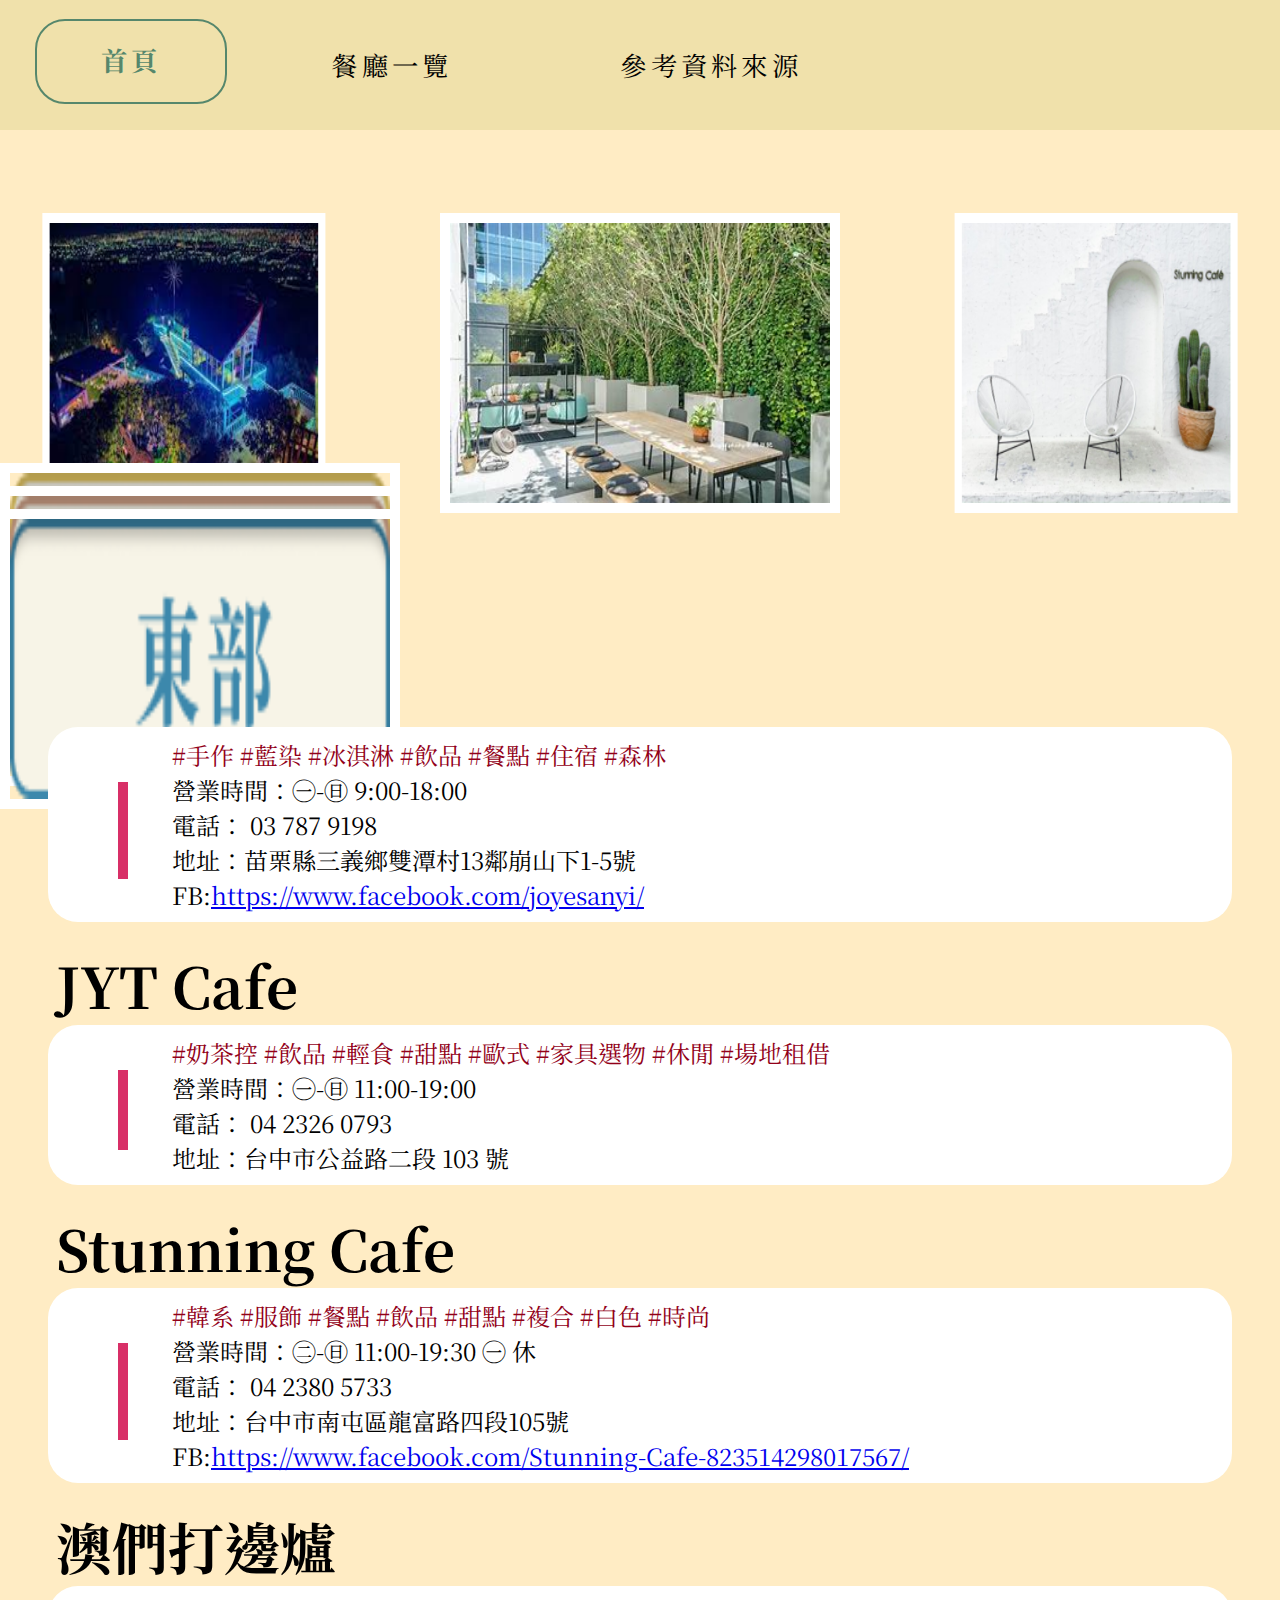
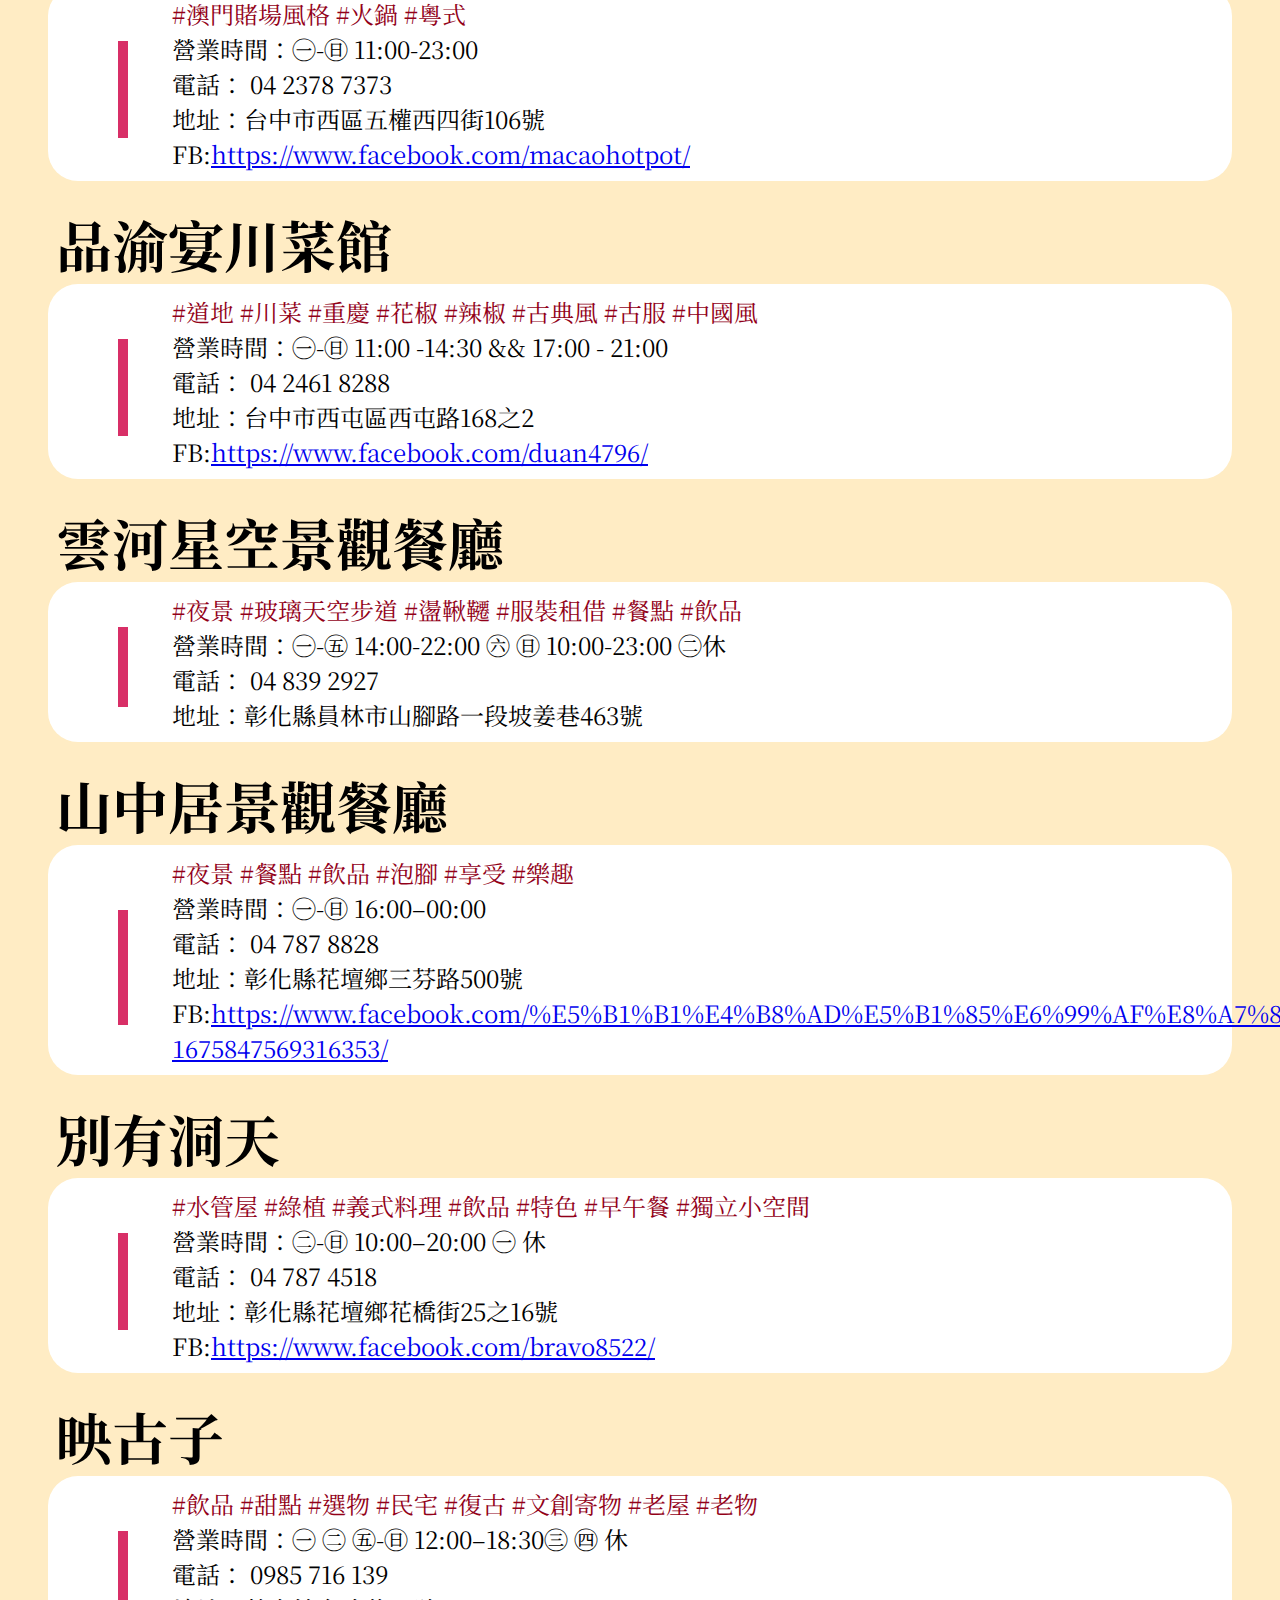
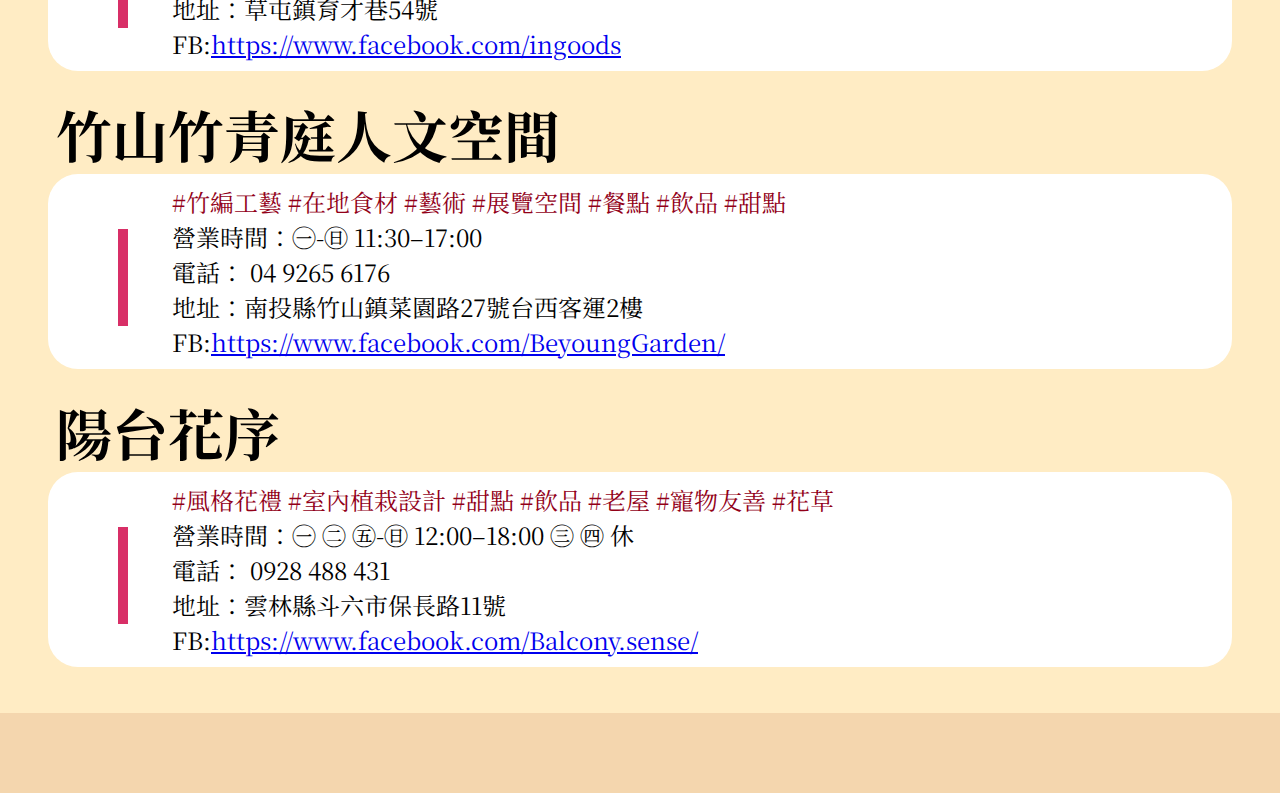
==== 中部餐廳.html @ dc600a40 "update中部餐廳.html" ====
<!DOCTYPE html>
<html lang="en">
<head>
    <meta charset="UTF-8">
    <meta http-equiv="X-UA-Compatible" content="IE=edge">
    <meta name="viewport" content="width=device-width, initial-scale=1.0">
    <title>中部餐廳一覽</title>
    <link rel="stylesheet" href="./page2.css" />
    <link rel="stylesheet" href="./box.css">
    <link rel="stylesheet" href="./css.css">
    <link href="https://fonts.googleapis.com/css2?family=Noto+Serif+TC:wght@200&display=swap" rel="stylesheet">
    <style>
      body {
        background-color: rgb(255, 236, 196);
      }
    </style>
</head>
<body>
    <header>
        <nav>
      <div style="overflow: hidden">
        <ul>
          <li><div class="shape-ex1"><a href="./index.html">首頁</a></div></li>
          <li><div class="shape-ex2"><a href="./餐廳.html">餐廳一覽</a></div</li>
          <li><div class="shape-ex2"><a href="./參考資料來源.html">參考資料來源</a></div></li>
        </ul>
      </div>
      </nav>
   </header>
  
     <center> 
        <br>
        <h1>中部特色餐廳</h1>
        <br>
        <div class="box"></div> 
      </center>
      <div class="a block bor">
        <img src="./中部/中部-JYT Cafe1.png" />
        <img src="./中部/中部-Stunning Cafe1.png" />
        <img src="./中部/中部-卓也小屋1.png" />
        <img src="./中部/中部-山中居觀景台1.png" />
        <img src="./中部/中部-映古子1.png" />
        <img src="./中部/中部-澳們打邊爐1.png" />
        <img src="./中部/中部-陽台花序1.png" />
        <img src="./中部/中部-雲河星空觀景餐廳1.png" />
      </div>
      <ul id=menu>
        <li><a href="./北部餐廳.html"><img id="n" src="./一覽/北部一覽按鈕.png" alt=""></a>
        <li><a href="./南部餐廳.html"><img id="s" src="./一覽/南部一覽按鈕.png" alt=""></a>
        <li><a href="./東部餐廳.html"><img id="e" src="./一覽/東部一覽按鈕.png" alt=""></a>
        </ul>
      <br><br>
      <br><br><br>
      <h1 class="fz">卓也小屋</h1>
      <div class="side">
      <div class="mbg left">  
        <div class="pd">
        <div class="text">
      <p class="mht">#手作 #藍染 #冰淇淋 #飲品 #餐點 #住宿 #森林
        </p>
        <p>營業時間：㊀-㊐ 9:00-18:00</p>
        <p>電話： 03 787 9198</p>
        <p>地址：苗栗縣三義鄉雙潭村13鄰崩山下1-5號</p>
        <p>FB:<a href="https://www.facebook.com/joyesanyi/">https://www.facebook.com/joyesanyi/</a></p>
       </div>
      </div>
      </div> 
     </div>
     <br>
     <h1 class="fz">JYT Cafe</h1>
     <div class="side">
     <div class="mbg left">  
       <div class="pd">
       <div class="text">
     <p class="mht">#奶茶控 #飲品 #輕食 #甜點 #歐式 #家具選物 #休閒 #場地租借
       </p>
       <p>營業時間：㊀-㊐ 11:00-19:00</p>
       <p>電話： 04 2326 0793</p>
       <p>地址：台中市公益路二段 103 號</p>
      </div>
     </div>
     </div> 
    </div>
    <br>
      <h1 class="fz">Stunning Cafe</h1>
      <div class="side">
      <div class="mbg left">  
        <div class="pd">
        <div class="text">
      <p class="mht">#韓系 #服飾 #餐點 #飲品 #甜點 #複合 #白色 #時尚
        </p>
        <p>營業時間：㊁-㊐ 11:00-19:30 ㊀ 休</p>
        <p>電話： 04 2380 5733</p>
        <p>地址：台中市南屯區龍富路四段105號</p>
        <p>FB:<a href="https://www.facebook.com/Stunning-Cafe-823514298017567/">https://www.facebook.com/Stunning-Cafe-823514298017567/</a></p>
       </div>
      </div>
      </div> 
     </div>
     <br>
      <h1 class="fz">澳們打邊爐</h1>
      <div class="side">
      <div class="mbg left">  
        <div class="pd">
        <div class="text">
      <p class="mht">#澳門賭場風格 #火鍋 #粵式
        </p>
        <p>營業時間：㊀-㊐ 11:00-23:00</p>
        <p>電話： 04 2378 7373</p>
        <p>地址：台中市西區五權西四街106號</p>
        <p>FB:<a href="https://www.facebook.com/macaohotpot/">https://www.facebook.com/macaohotpot/</a></p>
       </div>
      </div>
      </div> 
     </div>
     <br>
      <h1 class="fz">品渝宴川菜館</h1>
      <div class="side">
      <div class="mbg left">  
        <div class="pd">
        <div class="text">
      <p class="mht">#道地 #川菜 #重慶 #花椒 #辣椒 #古典風 #古服 #中國風
        </p>
        <p>營業時間：㊀-㊐ 11:00 -14:30 && 17:00 - 21:00</p>
        <p>電話： 04 2461 8288</p>
        <p>地址：台中市西屯區西屯路168之2</p>
        <p>FB:<a href="https://www.facebook.com/duan4796/">https://www.facebook.com/duan4796/</a></p>
       </div>
      </div>
      </div> 
     </div>
     <br>
      <h1 class="fz">雲河星空景觀餐廳</h1>
      <div class="side">
      <div class="mbg left">  
        <div class="pd">
        <div class="text">
      <p class="mht">#夜景 #玻璃天空步道 #盪鞦韆 #服裝租借 #餐點 #飲品
        </p>
        <p>營業時間：㊀-㊄ 14:00-22:00 ㊅ ㊐ 10:00-23:00 ㊁休</p>
        <p>電話： 04 839 2927</p>
        <p>地址：彰化縣員林市山腳路一段坡姜巷463號</p>
        
       </div>
      </div>
      </div> 
     </div>
     <br>
      <h1 class="fz">山中居景觀餐廳</h1>
      <div class="side">
      <div class="mbg left">  
        <div class="pd">
        <div class="text">
      <p class="mht">#夜景 #餐點 #飲品 #泡腳 #享受 #樂趣
        </p>
        <p>營業時間：㊀-㊐  16:00–00:00</p>
        <p>電話： 04 787 8828</p>
        <p>地址：彰化縣花壇鄉三芬路500號</p>
        <p>FB:<a href="https://www.facebook.com/%E5%B1%B1%E4%B8%AD%E5%B1%85%E6%99%AF%E8%A7%80%E9%A4%90%E5%BB%B3-1675847569316353/">https://www.facebook.com/%E5%B1%B1%E4%B8%AD%E5%B1%85%E6%99%AF%E8%A7%80%E9%A4%90%E5%BB%B3-1675847569316353/</a></p>
       </div>
      </div>
      </div> 
     </div>
     <br>
     <h1 class="fz">別有洞天</h1>
     <div class="side">
     <div class="mbg left">  
       <div class="pd">
       <div class="text">
     <p class="mht">#水管屋 #綠植 #義式料理 #飲品 #特色 #早午餐 #獨立小空間
       </p>
       <p>營業時間：㊁-㊐ 10:00–20:00 ㊀ 休</p>
       <p>電話：  04 787 4518</p>
       <p>地址：彰化縣花壇鄉花橋街25之16號</p>
       <p>FB:<a href="https://www.facebook.com/bravo8522/">https://www.facebook.com/bravo8522/</a></p>
      </div>
     </div>
     </div> 
    </div>
    <br>
     <h1 class="fz">映古子</h1>
     <div class="side">
     <div class="mbg left">  
       <div class="pd">
       <div class="text">
     <p class="mht">#飲品 #甜點 #選物 #民宅 #復古 #文創寄物 #老屋 #老物
       </p>
       <p>營業時間：㊀ ㊁ ㊄-㊐ 12:00–18:30㊂ ㊃ 休</p>
       <p>電話：  0985 716 139</p>
       <p>地址：草屯鎮育才巷54號</p>
       <p>FB:<a href="https://www.facebook.com/ingoods">https://www.facebook.com/ingoods</a></p>
      </div>
     </div>
     </div> 
    </div>
    <br>
     <h1 class="fz">竹山竹青庭人文空間</h1>
     <div class="side">
     <div class="mbg left">  
       <div class="pd">
       <div class="text">
     <p class="mht">#竹編工藝 #在地食材 #藝術 #展覽空間 #餐點 #飲品 #甜點
       </p>
       <p>營業時間：㊀-㊐ 11:30–17:00</p>
       <p>電話：  04 9265 6176</p>
       <p>地址：南投縣竹山鎮菜園路27號台西客運2樓</p>
       <p>FB:<a href="https://www.facebook.com/BeyoungGarden/">https://www.facebook.com/BeyoungGarden/</a></p>
      </div>
     </div>
     </div> 
    </div>
    <br>
     <h1 class="fz">陽台花序</h1>
     <div class="side">
     <div class="mbg left">  
       <div class="pd">
       <div class="text">
     <p class="mht">#風格花禮 #室內植栽設計 #甜點 #飲品 #老屋 #寵物友善 #花草
       </p>
       <p>營業時間：㊀ ㊁ ㊄-㊐ 12:00–18:00 ㊂ ㊃ 休</p>
       <p>電話：  0928 488 431</p>
       <p>地址：雲林縣斗六市保長路11號</p>
       <p>FB:<a href="https://www.facebook.com/Balcony.sense/">https://www.facebook.com/Balcony.sense/</a></p>
      </div>
     </div>
     </div> 
    </div>
    <br><br>
    <div class="footer">
      <table style="align-items: center;">
				<tbody>
          <tr>
				<!-- <td><img src="./一覽/中部一覽按鈕.png"></td>
				<td><img src="./一覽/南部一覽按鈕.png"></td>
			 	<td><img src="./一覽/東部一覽按鈕.png"></td> -->
			 	</tr>
				</tbody>
      </table>
     </div>
</body>
</html>
---- page2.css ----
/* @media only screen and (max-width: 768px)  */
* {
  padding: 0;
  margin: 0;
  box-sizing: border-box;
  font-family: "Noto Serif TC", serif;
}

nav {
  position: fixed;
  z-index: 999;
  width: 100%;
  padding: 19px;
  top: 0;
  left: 0;
  background-color: #f0e1ab;
}
nav ul {
  display: flex;
  padding-left: 1rem;
  list-style-type: none;
  font-size: 0.7cm;
  font-weight: bold;
  float: left;
}
nav ul li {
    display: inline-block;
    padding-right: 40px;
    position: relative;
    overflow: hidden;
}
nav ul li a {
  color: inherit;
  text-decoration: none;
  padding: 1.7rem 4rem;
  background: transparent; 
}

.shape-ex2 {
  width: 100%;;
  height: 100%;
  display: flex;
  color: #000000;
  
  font-family: Noto Serif SC;
  font-style: normal;
  font-weight: normal;
  letter-spacing: 0.16em;
  color: #000000;
}
.shape-ex2 :after {
  content: "";
  width: 0%;
  position: absolute;
  bottom: 0;
  left: 0;
  transition: all 0.3s linear;
  border: 0px solid #56876c;
  transform: rotate(180deg);
}
.shape-ex2 :hover::after {
  width: 80%;
  border: 4px solid #56876c;
  transform: rotate(180deg);
}
.shape-ex1 {
  cursor: pointer;
  line-height: 300%;
  color: #56876c;
  background-color: transparent;
  border: 2px solid #56876c;
  box-sizing: border-box;
  transition: all 0.3s linear;
  display: block;
  transition: all 0.3s linear;
  font-color: #56876c;
  border-radius: 30px;
  font-family: Noto Serif SC;
  font-style: normal;
  font-weight: bold;
  letter-spacing: 0.16em;
}
.shape-ex1:hover {
  background: #56876c;
  border-radius: 30px;
  color: #fff4cf;
}



img {
  position: absolute;
  height: 300px;
  width: 400px;
  border: 10px solid rgb(255, 255, 255);
  /* padding: 10px; */
}
img:nth-child(1) {
  transform: rotateY(0deg) translateZ(645px);
}
img:nth-child(2) {
  transform: rotateY(45deg) translateZ(645px);
}
img:nth-child(3) {
  transform: rotateY(90deg) translateZ(645px);
}
img:nth-child(4) {
  transform: rotateY(135deg) translateZ(645px);
}
img:nth-child(5) {
  transform: rotateY(180deg) translateZ(645px);
}
img:nth-child(6) {
  transform: rotateY(225deg) translateZ(645px);
}
img:nth-child(7) {
  transform: rotateY(270deg) translateZ(645px);
}
img:nth-child(8) {
  transform: rotateY(315deg) translateZ(645px);
}

.a {
  margin: 0 auto;
  margin-top: 120px;
  transform-style: preserve-3d;
  animation: zhuan 60s linear infinite;
  height: 250px;
  width: 400px;
}
@keyframes zhuan {
  0% {
    transform: rotateX(-5deg) rotateY(0);
  }
  100% {
    transform: rotateX(-5deg) rotateY(360deg);
  }
}

.box {
  width: 90%;
  height: 1.3px;
  background-color: black;
}
.block:hover {
  animation-play-state: paused;
}
---- box.css ----
.mht {
  color: rgb(146, 0, 24);
}
.sht {
  color: rgb(253, 122, 0);
}
.nht {
  color: rgb(148, 121, 1);
}
.eht {
  color: rgb(1, 77, 177);
}
.mbg {
  background-color: #ffffff;
  border-radius: 30px;
  padding: 10px;
  position: relative;
  z-index: 0;
  font-size: 1.5rem;
}
.mbg:before {
  z-index: -1;
  height: 50%;
  background-color: rgb(216, 47, 103);
  padding-left: 10px;
  position: absolute;
  display: block;
  bottom: 22%;
  left: 70px;
  content: "";
}
.sbg {
  background-color: #ffffff;
  border-radius: 30px;
  padding: 10px;
  position: relative;
  z-index: 0;
  font-size: 1.5rem;
}
.sbg:before {
  z-index: -1;
  height: 50%;
  background-color: orange;
  padding-left: 10px;
  position: absolute;
  display: block;
  bottom: 22%;
  left: 70px;
  content: "";
}
.nbg {
  background-color: #ffffff;
  border-radius: 30px;
  padding: 10px;
  position: relative;
  z-index: 0;
  font-size: 1.5rem;
}
.nbg:before {
  z-index: -1;
  height: 50%;
  background-color: rgb(192, 147, 0);
  padding-left: 10px;
  position: absolute;
  display: block;
  bottom: 22%;
  left: 70px;
  content: "";
}
.ebg {
  background-color: #ffffff;
  border-radius: 30px;
  padding: 10px;
  position: relative;
  z-index: 0;
  font-size: 1.5rem;
}
.ebg:before {
  z-index: -1;
  height: 50%;
  background-color: rgb(18, 139, 219);
  padding-left: 10px;
  position: absolute;
  display: block;
  bottom: 22%;
  left: 70px;
  content: "";
}
.fz {
  font-size: 3.5rem;
  padding-left: 3.5rem;
}
.text {
  padding-left: 100px;
}

.left {
  padding-left: 1.5rem;
}
.side {
  padding-left: 3rem;
  padding-right: 3rem;
}
.ptsz {
  width: 100px;
  height: 100px;
}
.fr {
  float: right;
  /* margin-right: 1750px; */
  margin: 5px;
}

.footer{
  width: 100%;
  height: 80px;
  background-color: rgba(158, 51, 12, 0.116);
}
---- css.css ----
/* @media only screen and (max-width: 375px) */
* {
  padding: 0;
  margin: 0;
  box-sizing: border-box;
  font-family: "Noto Serif TC", serif;
}

nav {
  position: fixed;
  z-index: 999;
  width: 100%;
  padding: 19px;
  top: 0;
  left: 0;
  background-color: #f0e1ab;
}
nav ul {
  display: flex;
  padding-left: 1rem;
  list-style-type: none;
  font-size: 0.7cm;
  font-weight: bold;
  float: left;
}
nav ul li {
    display: inline-block;
    padding-right: 40px;
    position: relative;
    overflow: hidden;
}
nav ul li a {
  color: inherit;
  text-decoration: none;
  padding: 1.7rem 4rem;
  background: transparent; 
}

.shape{
  font-family: Noto Serif SC;
  max-width:auto;
  vertical-align: middle;
  position: relative;
  display: inline-block;
  position: relative;
  height: 25px;
  line-height: 25px;
  overflow: hidden;
  font-style: normal;
  font-weight: normal;
  letter-spacing: 0.16em;
  align-items: center;
  text-align: center;
  
}
.shape-ex2 {
  width: 100%;;
  height: 100%;
  display: flex;
  color: #000000;
  font-family: Noto Serif SC;
  font-style: normal;
  font-weight: normal;
  letter-spacing: 0.16em;
  color: #000000;
}
.shape-ex2 :after {
  content: "";
  width: 0%;
  position: absolute;
  bottom: 0;
  left: 0;
  transition: all 0.3s linear;
  border: 0px solid #56876c;
  transform: rotate(180deg);
}
.shape-ex2 :hover::after {
  width: 80%;
  border: 4px solid #56876c;
  transform: rotate(180deg);
}
.shape-ex1 {
  cursor: pointer;
  line-height: 300%;
  color: #56876c;
  background-color: transparent;
  border: 2px solid #56876c;
  box-sizing: border-box;
  transition: all 0.3s linear;
  display: block;
  transition: all 0.3s linear;
  font-color: #56876c;
  border-radius: 30px;
  font-family: Noto Serif SC;
  font-style: normal;
  font-weight: bold;
  letter-spacing: 0.16em;
}
.shape-ex1:hover {
  background: #56876c;
  border-radius: 30px;
  color: #fff4cf;
}




label {
  width: 20px;
  height: 80px;
  background-color: #d1d1d1;
  color: #686666;
  position: absolute;
  /* // 絕對定位在 sideMenu 上 */
  right: -20px;
  top: 0;
  /* //絕對定位垂直置中的技巧 */
  bottom: 0;
  /* //絕對定位垂直置中的技巧 */
  margin: auto;
  line-height: 80px;
  text-align: center;
  border-radius: 0 5px 5px 0;
  box-shadow: 5px 0 5px rgba(23, 23, 54, 0.6);
}
#sideMenu-active:checked .sideMenu label .fas {
  transform: translateX(0);

  transform: scaleX(-1);
}

#sideMenu-active {
  position: absolute;
  opacity: 0;
  z-index: -1;
}
.sideMenu {
  width: 300px;
  height: 100%;
  background-color: #ff7575;
  border-right: 3px solid #d1d1d1;
  display: flex;
  flex-direction: column;
  /* //主軸 */
  padding: 50px 0;
  box-shadow: 5px 0 5px rgba(23, 23, 54, 0.6);
  position: relative;
  transform: translateX(-100%);
  transition: 0.5s;
}
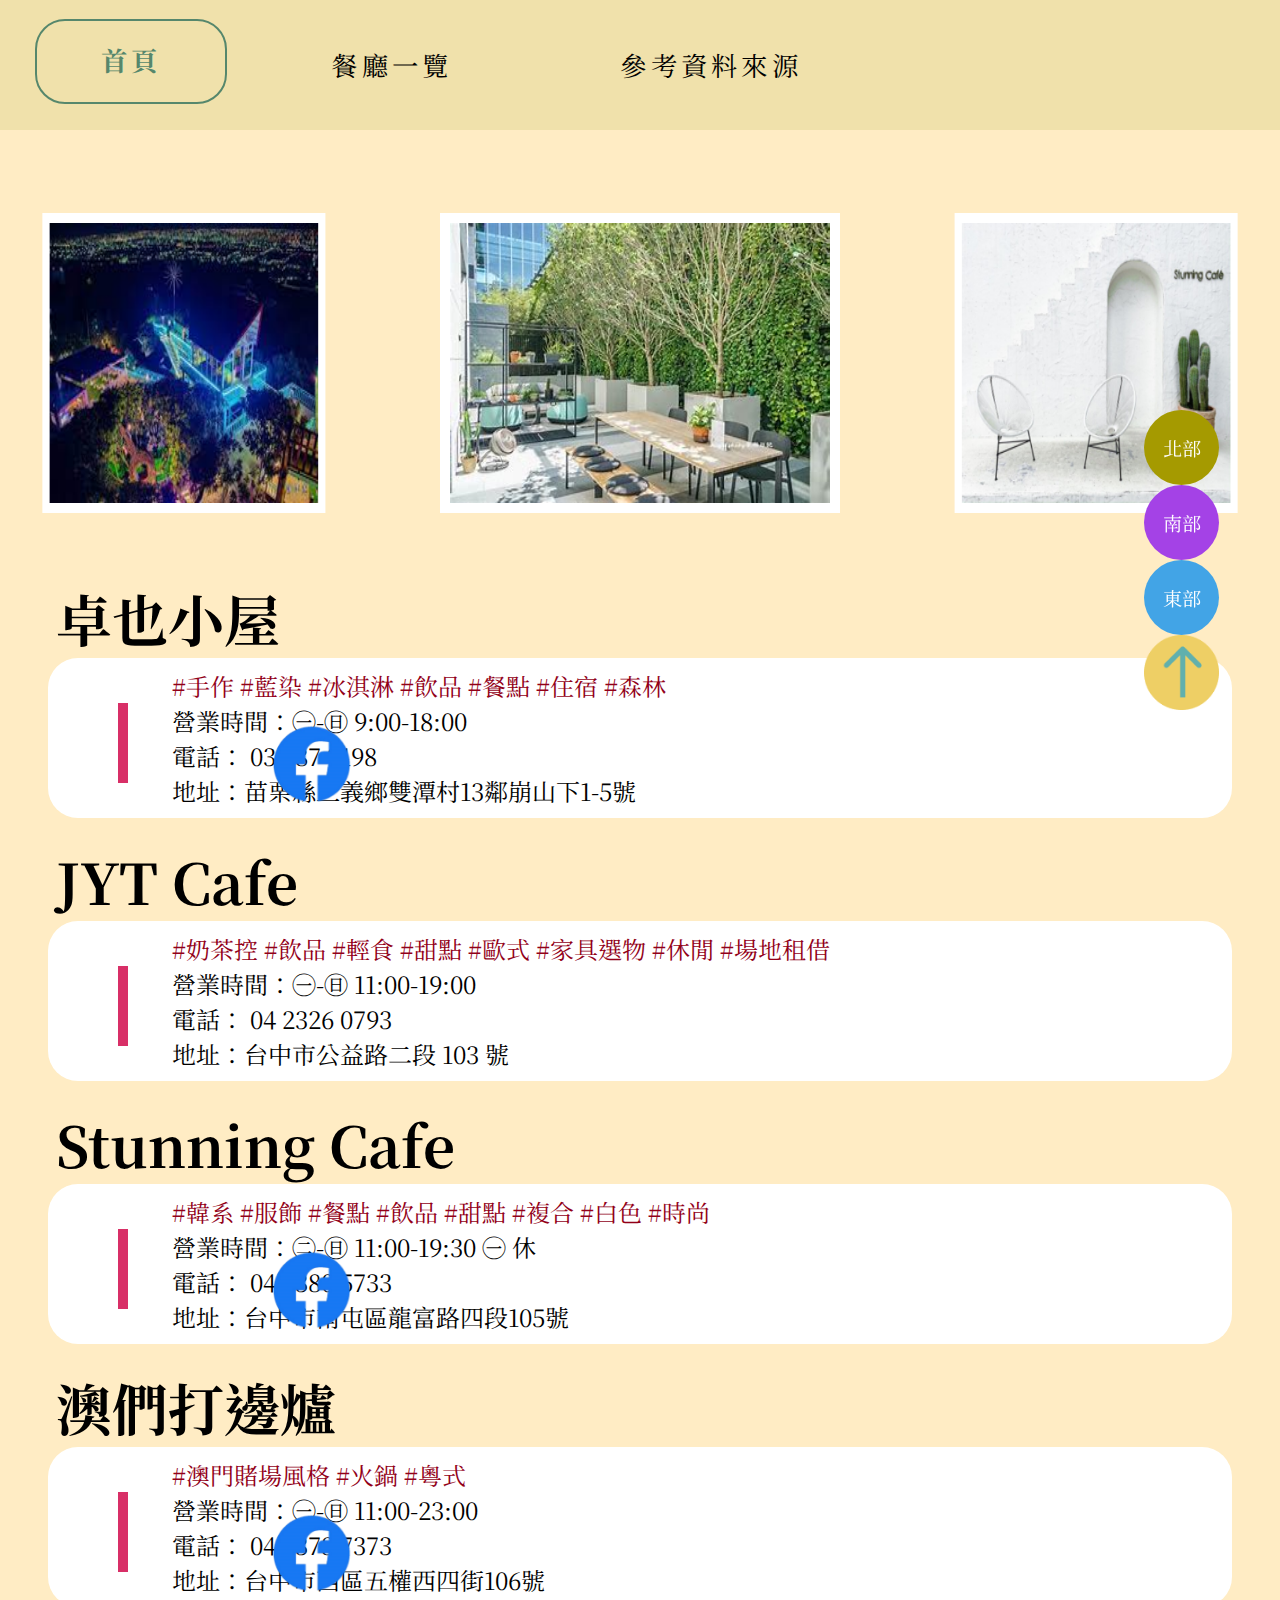
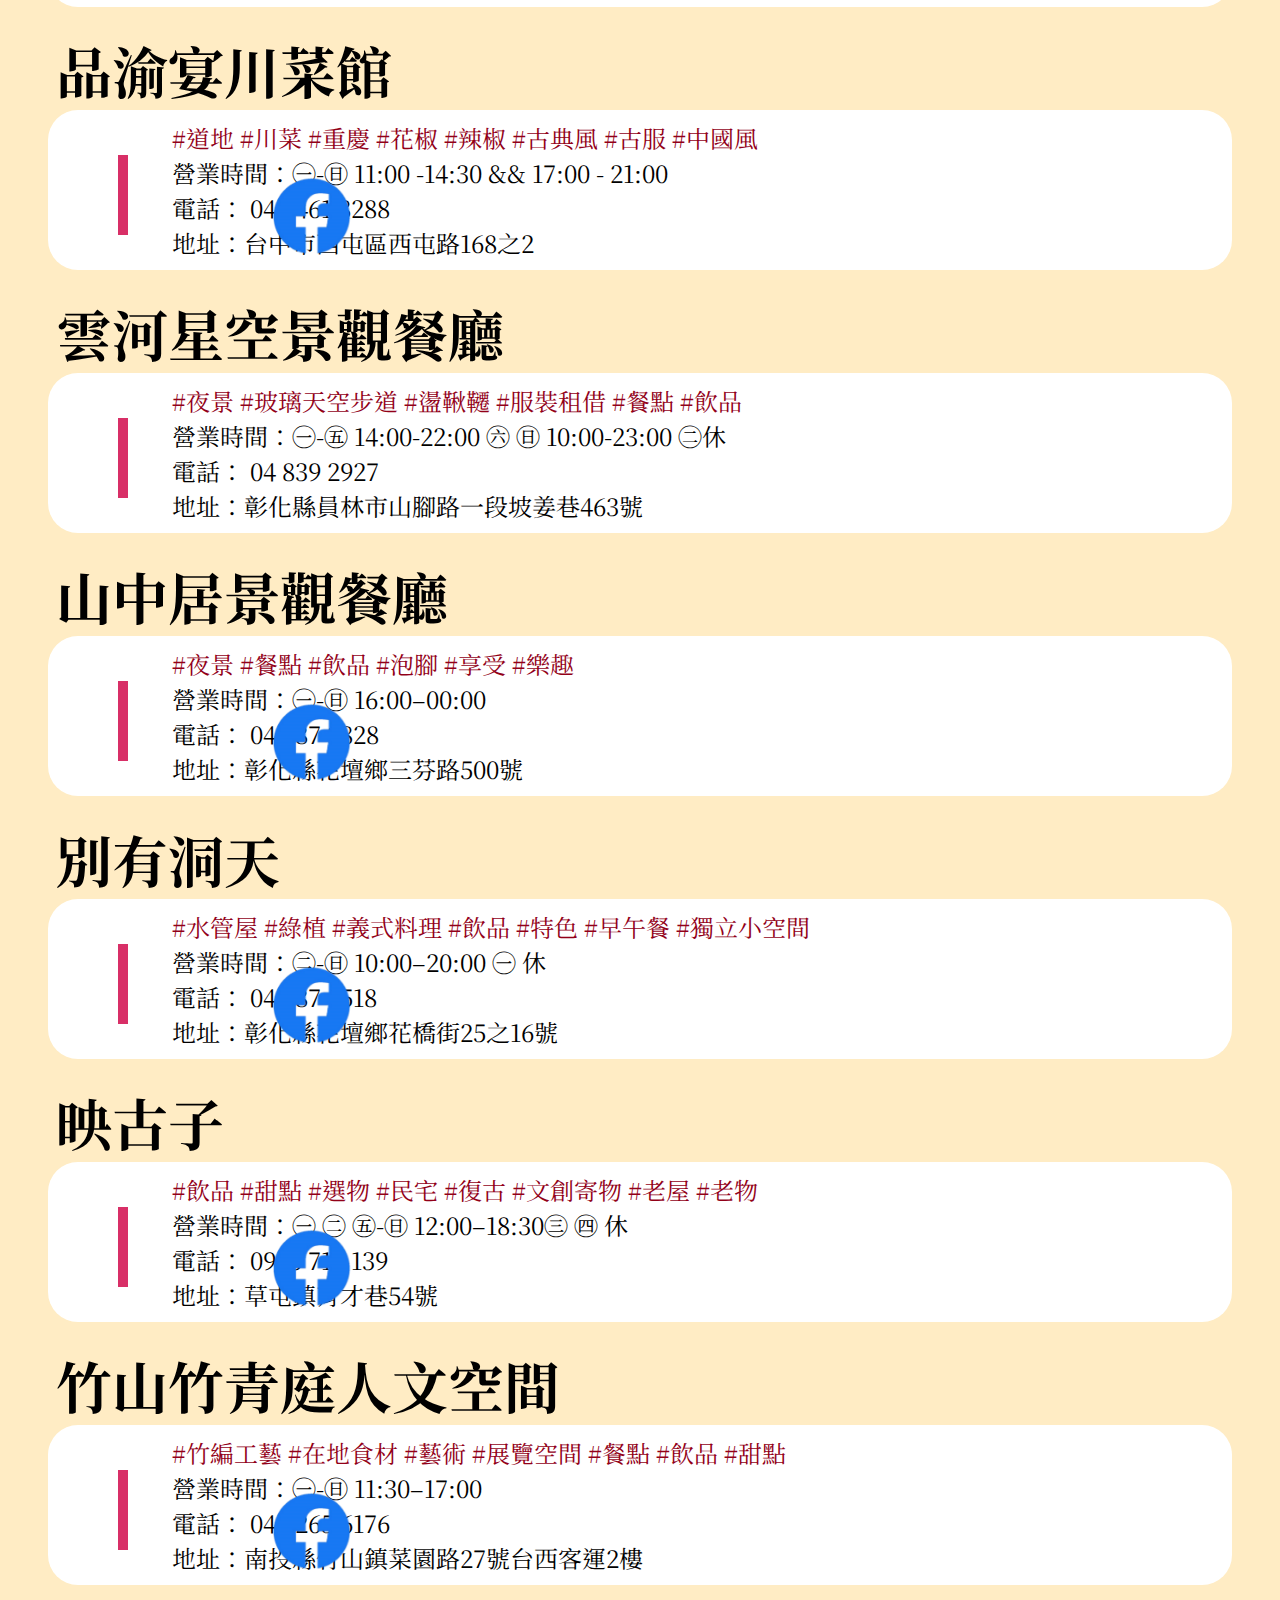
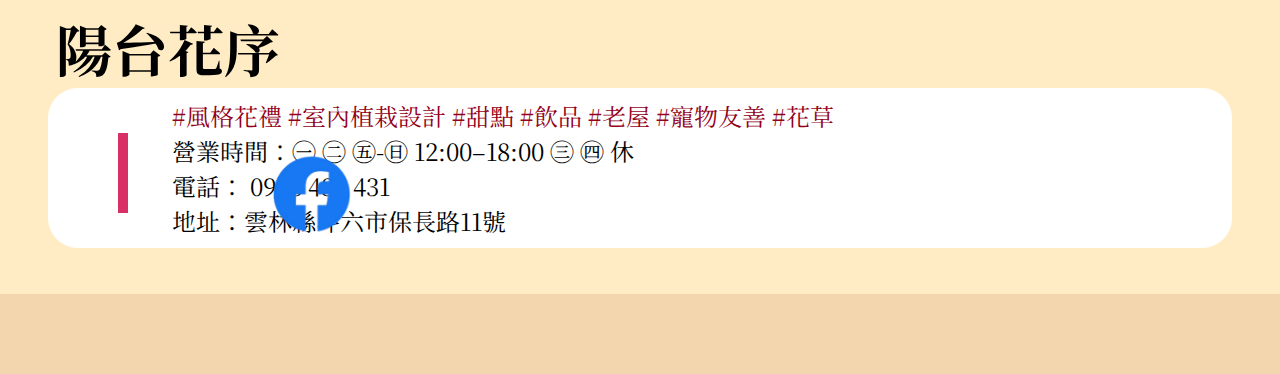
==== commit 9e506fed: "update 北中南東和box" ====
--- a/中部餐廳.html
+++ b/中部餐廳.html
@@ -9,11 +9,26 @@
     <link rel="stylesheet" href="./box.css">
     <link rel="stylesheet" href="./css.css">
     <link href="https://fonts.googleapis.com/css2?family=Noto+Serif+TC:wght@200&display=swap" rel="stylesheet">
+    <script src="https://ajax.googleapis.com/ajax/libs/jquery/3.3.1/jquery.min.js"></script>
     <style>
       body {
         background-color: rgb(255, 236, 196);
       }
+      html, body {
+          scroll-behavior: smooth;
+      }
     </style>
+    <script>
+     
+      $(".goTop").click(function (e) {
+        e.preventDefault();
+      $("html,body").animate(
+      {
+        
+        scrollTop: 0,},600);
+      });
+    
+    </script>
 </head>
 <body>
     <header>
@@ -45,9 +60,10 @@
         <img src="./中部/中部-雲河星空觀景餐廳1.png" />
       </div>
       <ul id=menu>
-        <li><a href="./北部餐廳.html"><img id="n" src="./一覽/北部一覽按鈕.png" alt=""></a>
-        <li><a href="./南部餐廳.html"><img id="s" src="./一覽/南部一覽按鈕.png" alt=""></a>
-        <li><a href="./東部餐廳.html"><img id="e" src="./一覽/東部一覽按鈕.png" alt=""></a>
+        <li><a class="underline" href="./北部餐廳.html"><div id="n">北部</div></a>
+        <li><a class="underline" href="./南部餐廳.html"><div id="s">南部</div></a>
+        <li><a class="underline" href="./東部餐廳.html"><div id="e">東部</div></a>
+        <li><a href="#" class="goTop"><img id="up" src="./主頁/釘住)上.png" alt=""></a>
         </ul>
       <br><br>
       <br><br><br>
@@ -61,7 +77,8 @@
         <p>營業時間：㊀-㊐ 9:00-18:00</p>
         <p>電話： 03 787 9198</p>
         <p>地址：苗栗縣三義鄉雙潭村13鄰崩山下1-5號</p>
-        <p>FB:<a href="https://www.facebook.com/joyesanyi/">https://www.facebook.com/joyesanyi/</a></p>
+        <!-- <p>FB:<a href="https://www.facebook.com/joyesanyi/">https://www.facebook.com/joyesanyi/</a></p> -->
+        <p><a target="_blank" href="https://www.facebook.com/joyesanyi/"><img id="fb" class="r2" src="./FB.png" alt="FB.png"></a></p>
        </div>
       </div>
       </div> 
@@ -92,8 +109,9 @@
         <p>營業時間：㊁-㊐ 11:00-19:30 ㊀ 休</p>
         <p>電話： 04 2380 5733</p>
         <p>地址：台中市南屯區龍富路四段105號</p>
-        <p>FB:<a href="https://www.facebook.com/Stunning-Cafe-823514298017567/">https://www.facebook.com/Stunning-Cafe-823514298017567/</a></p>
-       </div>
+        <!-- <p>FB:<a href="https://www.facebook.com/Stunning-Cafe-823514298017567/">https://www.facebook.com/Stunning-Cafe-823514298017567/</a></p> -->
+        <p><a target="_blank" href="https://www.facebook.com/Stunning-Cafe-823514298017567/"><img id="fb" class="r2" src="./FB.png" alt="FB.png"></a></p> 
+      </div>
       </div>
       </div> 
      </div>
@@ -108,8 +126,9 @@
         <p>營業時間：㊀-㊐ 11:00-23:00</p>
         <p>電話： 04 2378 7373</p>
         <p>地址：台中市西區五權西四街106號</p>
-        <p>FB:<a href="https://www.facebook.com/macaohotpot/">https://www.facebook.com/macaohotpot/</a></p>
-       </div>
+        <!-- <p>FB:<a href="https://www.facebook.com/macaohotpot/">https://www.facebook.com/macaohotpot/</a></p> -->
+        <p><a target="_blank" href="https://www.facebook.com/macaohotpot/"><img id="fb" class="r2" src="./FB.png" alt="FB.png"></a></p> 
+      </div>
       </div>
       </div> 
      </div>
@@ -124,8 +143,9 @@
         <p>營業時間：㊀-㊐ 11:00 -14:30 && 17:00 - 21:00</p>
         <p>電話： 04 2461 8288</p>
         <p>地址：台中市西屯區西屯路168之2</p>
-        <p>FB:<a href="https://www.facebook.com/duan4796/">https://www.facebook.com/duan4796/</a></p>
-       </div>
+        <!-- <p>FB:<a href="https://www.facebook.com/duan4796/">https://www.facebook.com/duan4796/</a></p> -->
+        <p><a target="_blank" href="https://www.facebook.com/duan4796/"><img id="fb" class="r2" src="./FB.png" alt="FB.png"></a></p> 
+      </div>
       </div>
       </div> 
      </div>
@@ -156,8 +176,9 @@
         <p>營業時間：㊀-㊐  16:00–00:00</p>
         <p>電話： 04 787 8828</p>
         <p>地址：彰化縣花壇鄉三芬路500號</p>
-        <p>FB:<a href="https://www.facebook.com/%E5%B1%B1%E4%B8%AD%E5%B1%85%E6%99%AF%E8%A7%80%E9%A4%90%E5%BB%B3-1675847569316353/">https://www.facebook.com/%E5%B1%B1%E4%B8%AD%E5%B1%85%E6%99%AF%E8%A7%80%E9%A4%90%E5%BB%B3-1675847569316353/</a></p>
-       </div>
+        <!-- <p>FB:<a href="https://www.facebook.com/%E5%B1%B1%E4%B8%AD%E5%B1%85%E6%99%AF%E8%A7%80%E9%A4%90%E5%BB%B3-1675847569316353/">https://www.facebook.com/%E5%B1%B1%E4%B8%AD%E5%B1%85%E6%99%AF%E8%A7%80%E9%A4%90%E5%BB%B3-1675847569316353/</a></p> -->
+        <p><a target="_blank" href="https://www.facebook.com/%E5%B1%B1%E4%B8%AD%E5%B1%85%E6%99%AF%E8%A7%80%E9%A4%90%E5%BB%B3-1675847569316353/"><img id="fb" class="r2" src="./FB.png" alt="FB.png"></a></p>  
+      </div>
       </div>
       </div> 
      </div>
@@ -172,7 +193,8 @@
        <p>營業時間：㊁-㊐ 10:00–20:00 ㊀ 休</p>
        <p>電話：  04 787 4518</p>
        <p>地址：彰化縣花壇鄉花橋街25之16號</p>
-       <p>FB:<a href="https://www.facebook.com/bravo8522/">https://www.facebook.com/bravo8522/</a></p>
+       <!-- <p>FB:<a href="https://www.facebook.com/bravo8522/">https://www.facebook.com/bravo8522/</a></p> -->
+       <p><a target="_blank" href="https://www.facebook.com/bravo8522/"><img id="fb" class="r2" src="./FB.png" alt="FB.png"></a></p> 
       </div>
      </div>
      </div> 
@@ -188,7 +210,8 @@
        <p>營業時間：㊀ ㊁ ㊄-㊐ 12:00–18:30㊂ ㊃ 休</p>
        <p>電話：  0985 716 139</p>
        <p>地址：草屯鎮育才巷54號</p>
-       <p>FB:<a href="https://www.facebook.com/ingoods">https://www.facebook.com/ingoods</a></p>
+       <!-- <p>FB:<a href="https://www.facebook.com/ingoods">https://www.facebook.com/ingoods</a></p> -->
+       <p><a target="_blank" href="https://www.facebook.com/ingoods"><img id="fb" class="r2" src="./FB.png" alt="FB.png"></a></p> 
       </div>
      </div>
      </div> 
@@ -204,7 +227,8 @@
        <p>營業時間：㊀-㊐ 11:30–17:00</p>
        <p>電話：  04 9265 6176</p>
        <p>地址：南投縣竹山鎮菜園路27號台西客運2樓</p>
-       <p>FB:<a href="https://www.facebook.com/BeyoungGarden/">https://www.facebook.com/BeyoungGarden/</a></p>
+       <!-- <p>FB:<a href="https://www.facebook.com/BeyoungGarden/">https://www.facebook.com/BeyoungGarden/</a></p> -->
+       <p><a target="_blank" href="https://www.facebook.com/BeyoungGarden/"><img id="fb" class="r2" src="./FB.png" alt="FB.png"></a></p> 
       </div>
      </div>
      </div> 
@@ -220,7 +244,8 @@
        <p>營業時間：㊀ ㊁ ㊄-㊐ 12:00–18:00 ㊂ ㊃ 休</p>
        <p>電話：  0928 488 431</p>
        <p>地址：雲林縣斗六市保長路11號</p>
-       <p>FB:<a href="https://www.facebook.com/Balcony.sense/">https://www.facebook.com/Balcony.sense/</a></p>
+       <!-- <p>FB:<a href="https://www.facebook.com/Balcony.sense/">https://www.facebook.com/Balcony.sense/</a></p> -->
+       <p><a target="_blank" href="https://www.facebook.com/Balcony.sense/"><img id="fb" class="r2" src="./FB.png" alt="FB.png"></a></p> 
       </div>
      </div>
      </div> 
--- a/box.css
+++ b/box.css
@@ -111,8 +111,118 @@
   margin: 5px;
 }
 
-.footer{
+.footer {
   width: 100%;
   height: 80px;
   background-color: rgba(158, 51, 12, 0.116);
 }
+#menu {
+  position: fixed;
+  right: 0.5rem;
+  top: 50%;
+  width: 8em;
+  margin-top: -2.5em;
+  list-style: none;
+  z-index: 2;
+}
+#n {
+  width: 75px;
+  height: 75px;
+  position: relative;
+  border-radius: 50%;
+  background-color: rgb(165, 154, 0);
+  text-align: center;
+  line-height: 75px;
+  font-size: 1.2rem;
+}
+#s {
+  width: 75px;
+  height: 75px;
+  position: relative;
+  border-radius: 50%;
+  background-color: rgb(164, 66, 230);
+  text-align: center;
+  line-height: 75px;
+  font-size: 1.2rem;
+}
+#e {
+  width: 75px;
+  height: 75px;
+  position: relative;
+  border-radius: 50%;
+  background-color: rgb(66, 164, 230);
+  text-align: center;
+  line-height: 75px;
+  font-size: 1.2rem;
+}
+#m {
+  width: 75px;
+  height: 75px;
+  position: relative;
+  border-radius: 50%;
+  background-color: rgb(80, 136, 127);
+  text-align: center;
+  line-height: 75px;
+  font-size: 1.2rem;
+}
+.underline :hover {
+  filter: invert(90%);
+  transition: all 0.2s linear;
+}
+#up {
+  width: auto;
+  height: 75px;
+  position: relative;
+  border: transparent;
+}
+.underline {
+  text-decoration: none;
+  color: #ffffff;
+}
+#fb {
+  width: 80px;
+  height: 80px;
+  border: transparent;
+  z-index: 3;
+  margin-top: -3.5em;
+}
+#ig {
+  width: 80px;
+  height: 80px;
+  border: transparent;
+  z-index: 3;
+}
+#pari {
+  width: auto;
+  height: 80px;
+  border: transparent;
+  z-index: 3;
+  margin-top: -3.5em;
+}
+.r1 {
+  right: 40rem;
+}
+.r2 {
+  right: 55rem;
+}
+.r3 {
+  right: 45rem;
+}
+.r4 {
+  right: 35rem;
+}
+.r5 {
+  right: 30rem;
+}
+.r6 {
+  right: 50rem;
+}
+.r7 {
+  right: 53rem;
+}
+.mg1 {
+  margin-top: -3em;
+}
+.mg2 {
+  margin-top: -3.5em;
+}
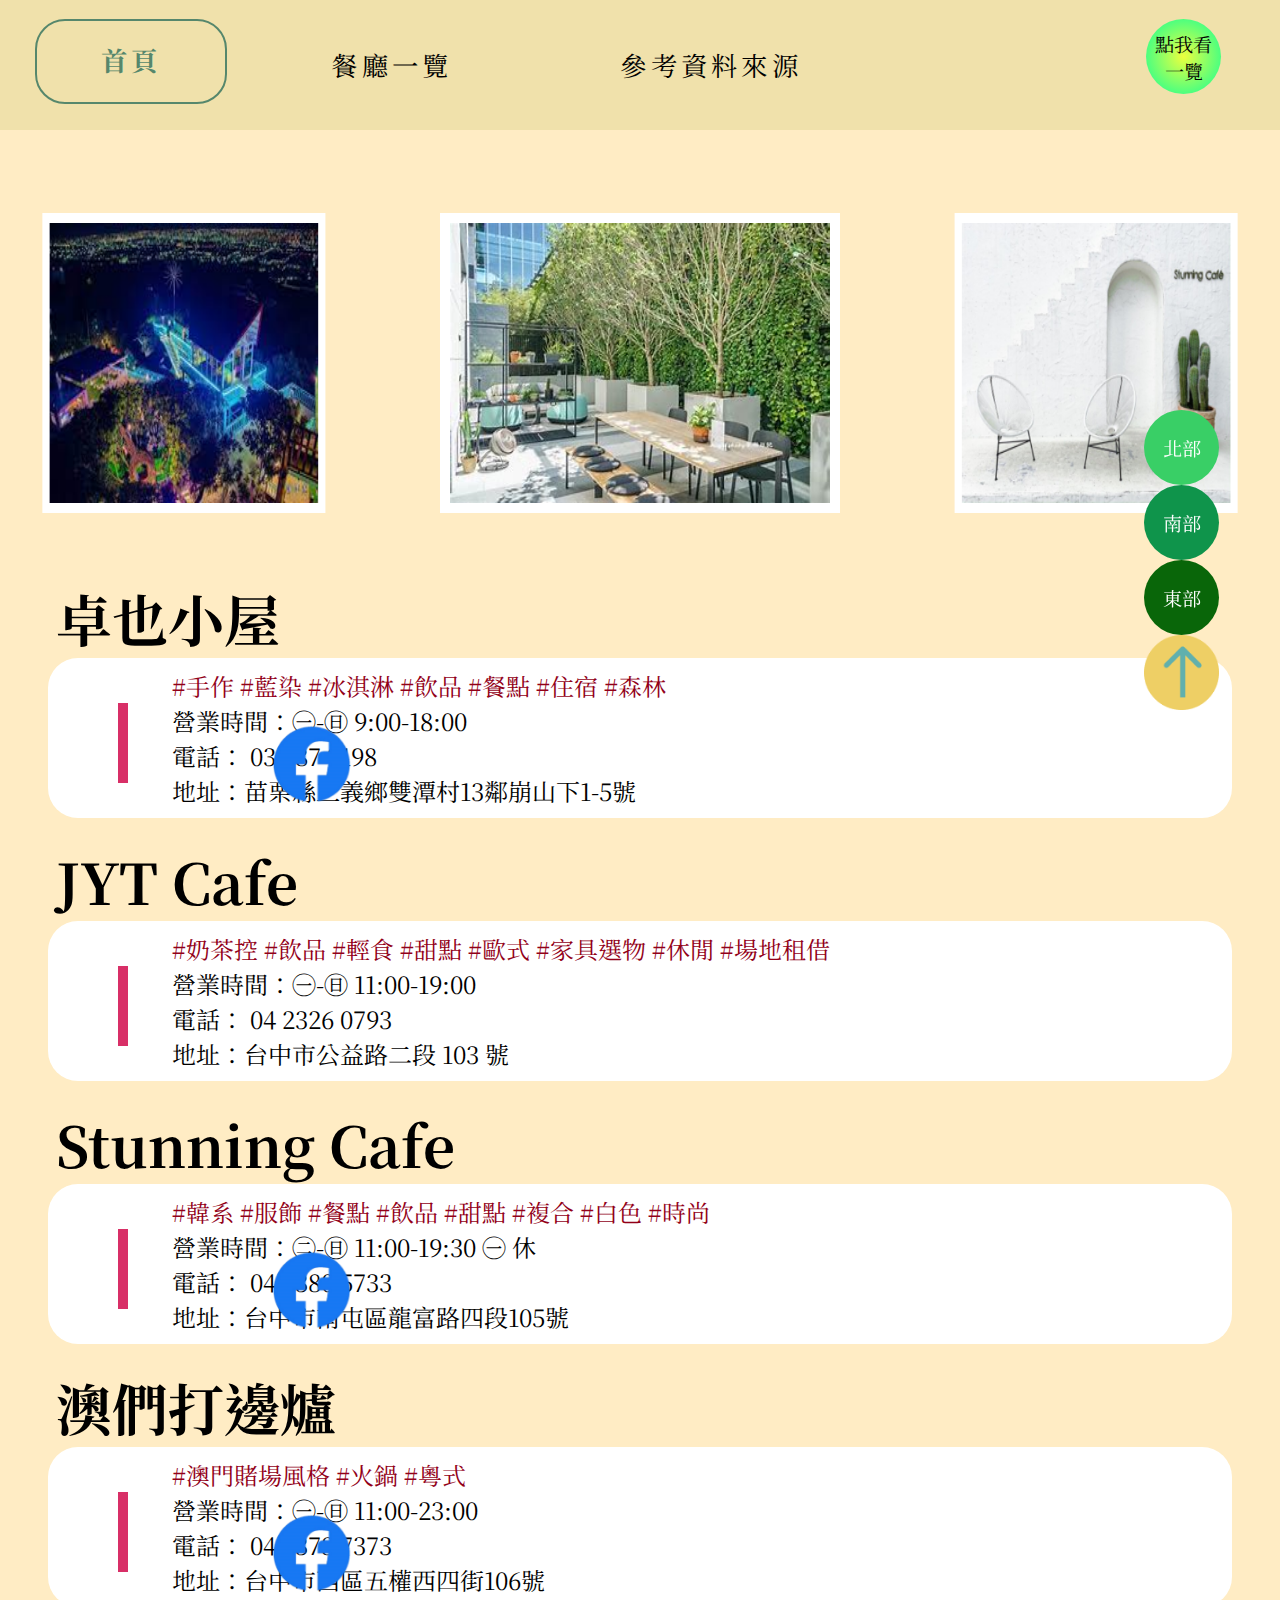
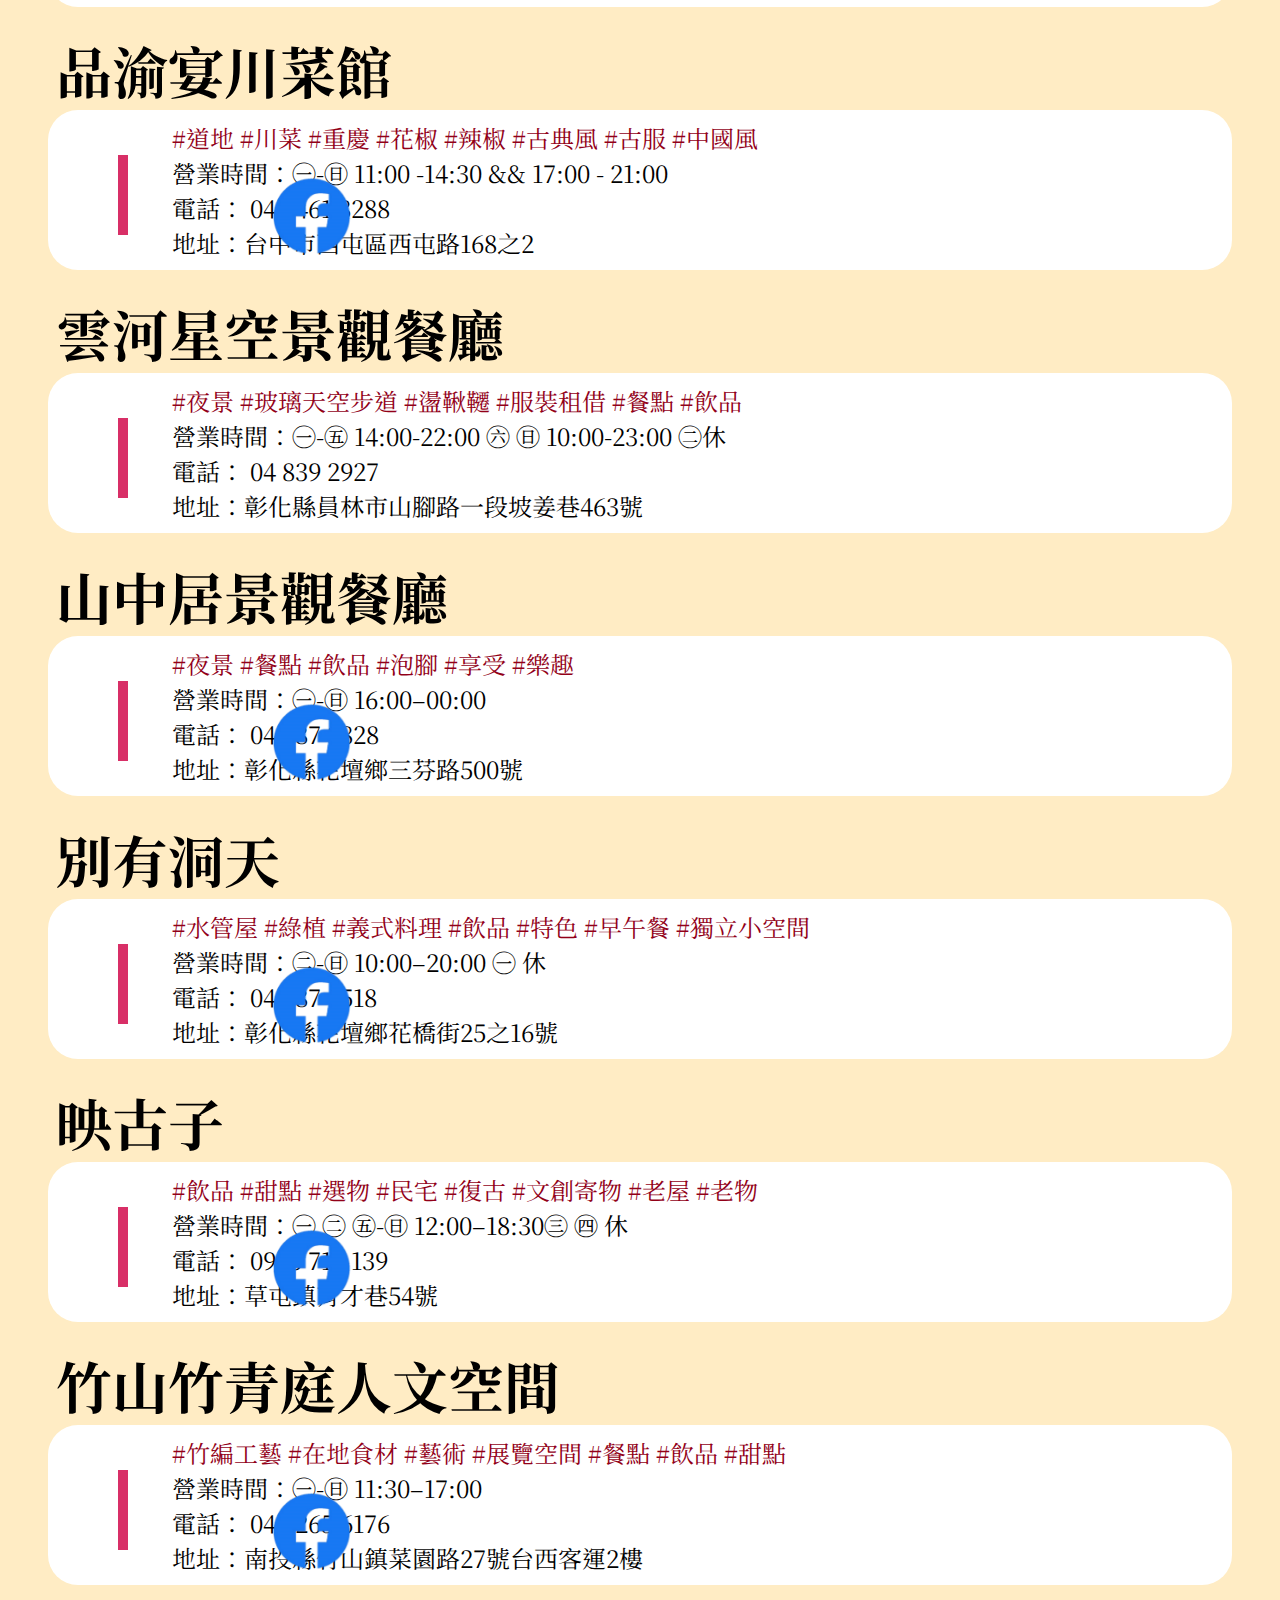
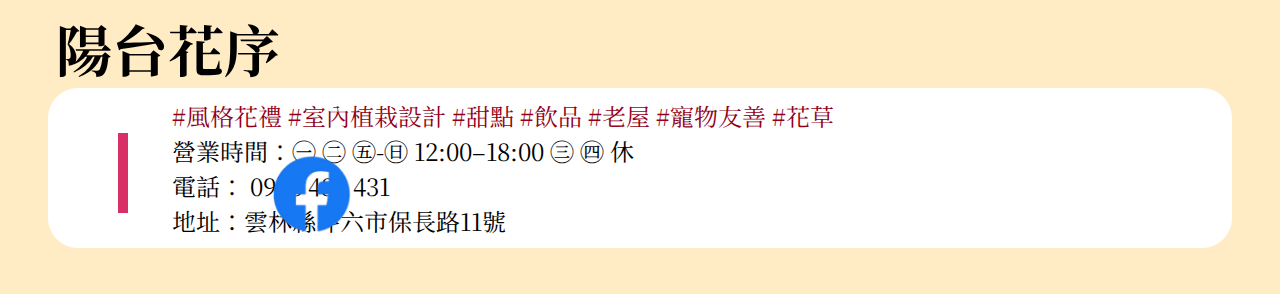
==== commit 62e50899: "update 北中南東和box" ====
--- a/中部餐廳.html
+++ b/中部餐廳.html
@@ -8,6 +8,9 @@
     <link rel="stylesheet" href="./page2.css" />
     <link rel="stylesheet" href="./box.css">
     <link rel="stylesheet" href="./css.css">
+    <link rel="stylesheet" href="./test.css">
+    
+
     <link href="https://fonts.googleapis.com/css2?family=Noto+Serif+TC:wght@200&display=swap" rel="stylesheet">
     <script src="https://ajax.googleapis.com/ajax/libs/jquery/3.3.1/jquery.min.js"></script>
     <style>
@@ -29,15 +32,87 @@
       });
     
     </script>
+
+
+<script src="https://ajax.googleapis.com/ajax/libs/jquery/3.3.1/jquery.min.js"></script>
+    <script type="text/javascript"></script>
+    <script>
+        $(document).ready(function(){
+        $("#btn").hide();
+      $("#btn2").click(function(){
+      $("#btn").slideToggle(200);
+      return false;
+      });
+      $("#btn1").click(function(){
+        $("#btn").hide();
+        return false;
+      });
+    });
+        </script>
+
+<script>
+  $(function(){
+   $('#RN1').click(function(){ $('html,body').animate({scrollTop:$('#RN11').offset().top}, 800); }); //這邊注意，一個是「aboutA」，另一個是「about」，可自行命名。
+   $('#RN2').click(function(){ $('html,body').animate({scrollTop:$('#RN22').offset().top}, 800); }); //這邊注意，一個是「nameA」，另一個是「name」，可自行命名。
+   $('#RN3').click(function(){ $('html,body').animate({scrollTop:$('#RN33').offset().top}, 800); }); //這邊注意，一個是「authorA」，另一個是「author」，可自行命名。
+   $('#RN4').click(function(){ $('html,body').animate({scrollTop:$('#RN44').offset().top}, 800); });
+   $('#RN5').click(function(){ $('html,body').animate({scrollTop:$('#RN55').offset().top}, 800); });
+   $('#RN6').click(function(){ $('html,body').animate({scrollTop:$('#RN66').offset().top}, 800); });
+   $('#RN7').click(function(){ $('html,body').animate({scrollTop:$('#RN77').offset().top}, 800); });
+   $('#RN8').click(function(){ $('html,body').animate({scrollTop:$('#RN88').offset().top}, 800); });
+   $('#RN9').click(function(){ $('html,body').animate({scrollTop:$('#RN99').offset().top}, 800); });
+   $('#RN10').click(function(){ $('html,body').animate({scrollTop:$('#RN1010').offset().top}, 800); });
+   $('#RN11').click(function(){ $('html,body').animate({scrollTop:$('#RN1111').offset().top}, 800); });
+  
+  });
+  </script>
+   <script>
+        $("#RN11").click(function(){
+         window.location.hash = "RN6";
+        });
+        $("#RN1010").click(function(){
+         window.location.hash = "RN5";
+        });
+        $("#RN99").click(function(){
+         window.location.hash = "RN4";
+        });
+        $("#RN88").click(function(){
+         window.location.hash = "RN3";
+        });
+        $("#RN77").click(function(){
+         window.location.hash = "RN2";
+        });
+        $("#RN66").click(function(){
+         window.location.hash = "RN1";
+        });
+        $("#RN55").click(function(){
+         window.location.hash = "RN1";
+        });
+        $("#RN44").click(function(){
+         window.location.hash = "RN1";
+        }); 
+        $("#RN33").click(function(){
+         window.location.hash = "RN1";
+        });
+        $("#RN22").click(function(){
+         window.location.hash = "RN1";
+        });
+        $("#RN11").click(function(){
+         window.location.hash = "RN1";
+        });  
+    </script>
 </head>
 <body>
     <header>
         <nav>
       <div style="overflow: hidden">
         <ul>
-          <li><div class="shape-ex1"><a href="./index.html">首頁</a></div></li>
-          <li><div class="shape-ex2"><a href="./餐廳.html">餐廳一覽</a></div</li>
-          <li><div class="shape-ex2"><a href="./參考資料來源.html">參考資料來源</a></div></li>
+          <li><div class="shape-ex1 "><a href="./index.html">首頁</a></div></li>
+          <li><div class="shape-ex2 "><a href="./餐廳.html">餐廳一覽</a></div</li>
+          <li><div class="shape-ex2 "><a href="./參考資料來源.html">參考資料來源</a></div></li>
+        </ul>
+        <ul id="floatRight">
+          <li><button class="button rt" type="button" id="btn2" > 點我看一覽 </button></li>
         </ul>
       </div>
       </nav>
@@ -60,6 +135,7 @@
         <img src="./中部/中部-雲河星空觀景餐廳1.png" />
       </div>
       <ul id=menu>
+        <!-- <li><button class="button" type="button" id="btn2" > 點我看一覽 </button></li> -->
         <li><a class="underline" href="./北部餐廳.html"><div id="n">北部</div></a>
         <li><a class="underline" href="./南部餐廳.html"><div id="s">南部</div></a>
         <li><a class="underline" href="./東部餐廳.html"><div id="e">東部</div></a>
@@ -67,8 +143,23 @@
         </ul>
       <br><br>
       <br><br><br>
+
+
+      <div id="btn" class="floatMenu" >
+        <a class="pointer" href="#RN1" id="RN11">卓也小屋</a>
+        <a class="pointer" href="#RN2" id="RN22">JYT Cafe</a><!--這邊id要有A，href則不必。-->
+        <a class="pointer" href="#RN3" id="RN33">Stunning Cafe</a><!--這邊id要有A，href則不。必-->
+        <a class="pointer" href="#RN4" id="RN44">澳們打邊爐</a>
+        <a class="pointer" href="#RN5" id="RN55">品渝宴川菜館</a>
+        <a class="pointer" href="#RN6" id="RN66">雲河星空景觀餐廳</a>
+        <a class="pointer" href="#RN7" id="RN77">山中居景觀餐廳</a>
+        <a class="pointer" href="#RN8" id="RN88">別有洞天</a>
+        <a class="pointer" href="#RN9" id="RN99">映古子</a>
+        <a class="pointer" href="#RN10" id="RN1010">竹山竹青庭人文空間</a>
+        <a class="pointer" href="#flower" id="RN1111">陽台花序</a>
+        </div>
       <h1 class="fz">卓也小屋</h1>
-      <div class="side">
+      <div class="side" id="RN1">
       <div class="mbg left">  
         <div class="pd">
         <div class="text">
@@ -85,7 +176,7 @@
      </div>
      <br>
      <h1 class="fz">JYT Cafe</h1>
-     <div class="side">
+     <div class="side" id="RN2">
      <div class="mbg left">  
        <div class="pd">
        <div class="text">
@@ -100,7 +191,7 @@
     </div>
     <br>
       <h1 class="fz">Stunning Cafe</h1>
-      <div class="side">
+      <div class="side" id="RN3">
       <div class="mbg left">  
         <div class="pd">
         <div class="text">
@@ -116,8 +207,9 @@
       </div> 
      </div>
      <br>
-      <h1 class="fz">澳們打邊爐</h1>
-      <div class="side">
+     <!-- <a id="go4"></a> -->
+     <h1 class="fz">澳們打邊爐</h1>
+      <div class="side" id="RN4">
       <div class="mbg left">  
         <div class="pd">
         <div class="text">
@@ -134,7 +226,7 @@
      </div>
      <br>
       <h1 class="fz">品渝宴川菜館</h1>
-      <div class="side">
+      <div class="side"  id="RN5">
       <div class="mbg left">  
         <div class="pd">
         <div class="text">
@@ -151,7 +243,7 @@
      </div>
      <br>
       <h1 class="fz">雲河星空景觀餐廳</h1>
-      <div class="side">
+      <div class="side"  id="RN6">
       <div class="mbg left">  
         <div class="pd">
         <div class="text">
@@ -167,7 +259,7 @@
      </div>
      <br>
       <h1 class="fz">山中居景觀餐廳</h1>
-      <div class="side">
+      <div class="side" id="RN7">
       <div class="mbg left">  
         <div class="pd">
         <div class="text">
@@ -184,7 +276,7 @@
      </div>
      <br>
      <h1 class="fz">別有洞天</h1>
-     <div class="side">
+     <div class="side" id="RN8">
      <div class="mbg left">  
        <div class="pd">
        <div class="text">
@@ -201,7 +293,7 @@
     </div>
     <br>
      <h1 class="fz">映古子</h1>
-     <div class="side">
+     <div class="side" id="RN9">
      <div class="mbg left">  
        <div class="pd">
        <div class="text">
@@ -218,7 +310,7 @@
     </div>
     <br>
      <h1 class="fz">竹山竹青庭人文空間</h1>
-     <div class="side">
+     <div class="side" id="RN10">
      <div class="mbg left">  
        <div class="pd">
        <div class="text">
@@ -235,7 +327,7 @@
     </div>
     <br>
      <h1 class="fz">陽台花序</h1>
-     <div class="side">
+     <div class="side" id="flower">
      <div class="mbg left">  
        <div class="pd">
        <div class="text">
@@ -251,16 +343,6 @@
      </div> 
     </div>
     <br><br>
-    <div class="footer">
-      <table style="align-items: center;">
-				<tbody>
-          <tr>
-				<!-- <td><img src="./一覽/中部一覽按鈕.png"></td>
-				<td><img src="./一覽/南部一覽按鈕.png"></td>
-			 	<td><img src="./一覽/東部一覽按鈕.png"></td> -->
-			 	</tr>
-				</tbody>
-      </table>
-     </div>
+   
 </body>
 </html>
--- a/box.css
+++ b/box.css
@@ -129,8 +129,9 @@
   width: 75px;
   height: 75px;
   position: relative;
-  border-radius: 50%;
-  background-color: rgb(165, 154, 0);
+  border: transparent;
+  border-radius: 50%;
+  background-color: rgb(57, 207, 102);
   text-align: center;
   line-height: 75px;
   font-size: 1.2rem;
@@ -139,8 +140,9 @@
   width: 75px;
   height: 75px;
   position: relative;
-  border-radius: 50%;
-  background-color: rgb(164, 66, 230);
+  border: transparent;
+  border-radius: 50%;
+  background-color: rgb(15, 148, 75);
   text-align: center;
   line-height: 75px;
   font-size: 1.2rem;
@@ -149,8 +151,9 @@
   width: 75px;
   height: 75px;
   position: relative;
-  border-radius: 50%;
-  background-color: rgb(66, 164, 230);
+  border: transparent;
+  border-radius: 50%;
+  background-color: rgb(9, 102, 9);
   text-align: center;
   line-height: 75px;
   font-size: 1.2rem;
@@ -159,16 +162,96 @@
   width: 75px;
   height: 75px;
   position: relative;
-  border-radius: 50%;
-  background-color: rgb(80, 136, 127);
+  border: transparent;
+  border-radius: 50%;
+  background-color: rgb(0, 189, 72);
   text-align: center;
   line-height: 75px;
   font-size: 1.2rem;
 }
+.button{
+  background:radial-gradient(circle,rgb(236, 255, 62) 0%,rgb(11, 255, 154)100%);
+  width: 75px;
+  height: 75px;
+  border-radius: 50%;
+  border: none;
+  font-size: 1.2rem;
+  position: relative;
+  text-align: center;
+  cursor: pointer;
+}
+#floatRight{
+  float: right;
+}
+.button span{
+  width: 100%;
+  height: 100%;
+  position: relative;
+  display: block;
+}
+.button:hover{
+  background: transparent;
+  color: rgb(9, 51, 23);
+  
+}
+.button::before , .button::after{
+content: '';
+position: absolute;
+width: 1px;
+height: 1px;
+transition: all 0.8s ease;
+padding: 0;
+box-shadow: 
+-1px -1px 20px 0px rgb(255, 255, 255),
+-4px -4px 5px 0px rgb(255, 255, 255),
+10px 10px 20px 0px rgb(0, 0, 0,.4),
+6px 6px 5px 0px rgb(0, 0, 0,rgb(0, 0, 0,.4));
+}
+ .button::before{
+top: 0;
+right: 0;
+ }
+
+ .button::after{
+   bottom: 0;
+   left: 0;
+ }
+.button:hover::after, .button:hover::before{
+  height: 100%;
+}
+
+.button span::before , .button span::after{
+  content: '';
+  position: absolute;
+  width: 0px;
+  height: 1px;
+  transition: all 0.8s ease;
+  padding: 0;
+  box-shadow: 
+-1px -1px 20px 0px rgb(255, 255, 255),
+-4px -4px 5px 0px rgb(255, 255, 255),
+10px 10px 20px 0px rgb(0, 0, 0,.4),
+6px 6px 5px 0px rgb(0, 0, 0,rgb(0, 0, 0,.4));
+  }
+
+  .button span::before{
+    top: 0;
+    left: 0;
+  }
+  .button span::after{
+    bottom: 0;
+    right: 0;
+  }
+
+  .button span:hover::after, .button span:hover::before{
+    height: 100%;
+  }
+
 .underline :hover {
   filter: invert(90%);
   transition: all 0.2s linear;
 }
+
 #up {
   width: auto;
   height: 75px;
@@ -226,3 +309,10 @@
 .mg2 {
   margin-top: -3.5em;
 }
+
+/* :target:before{
+content: " ";
+display: block;
+height: 130px;
+} */
+
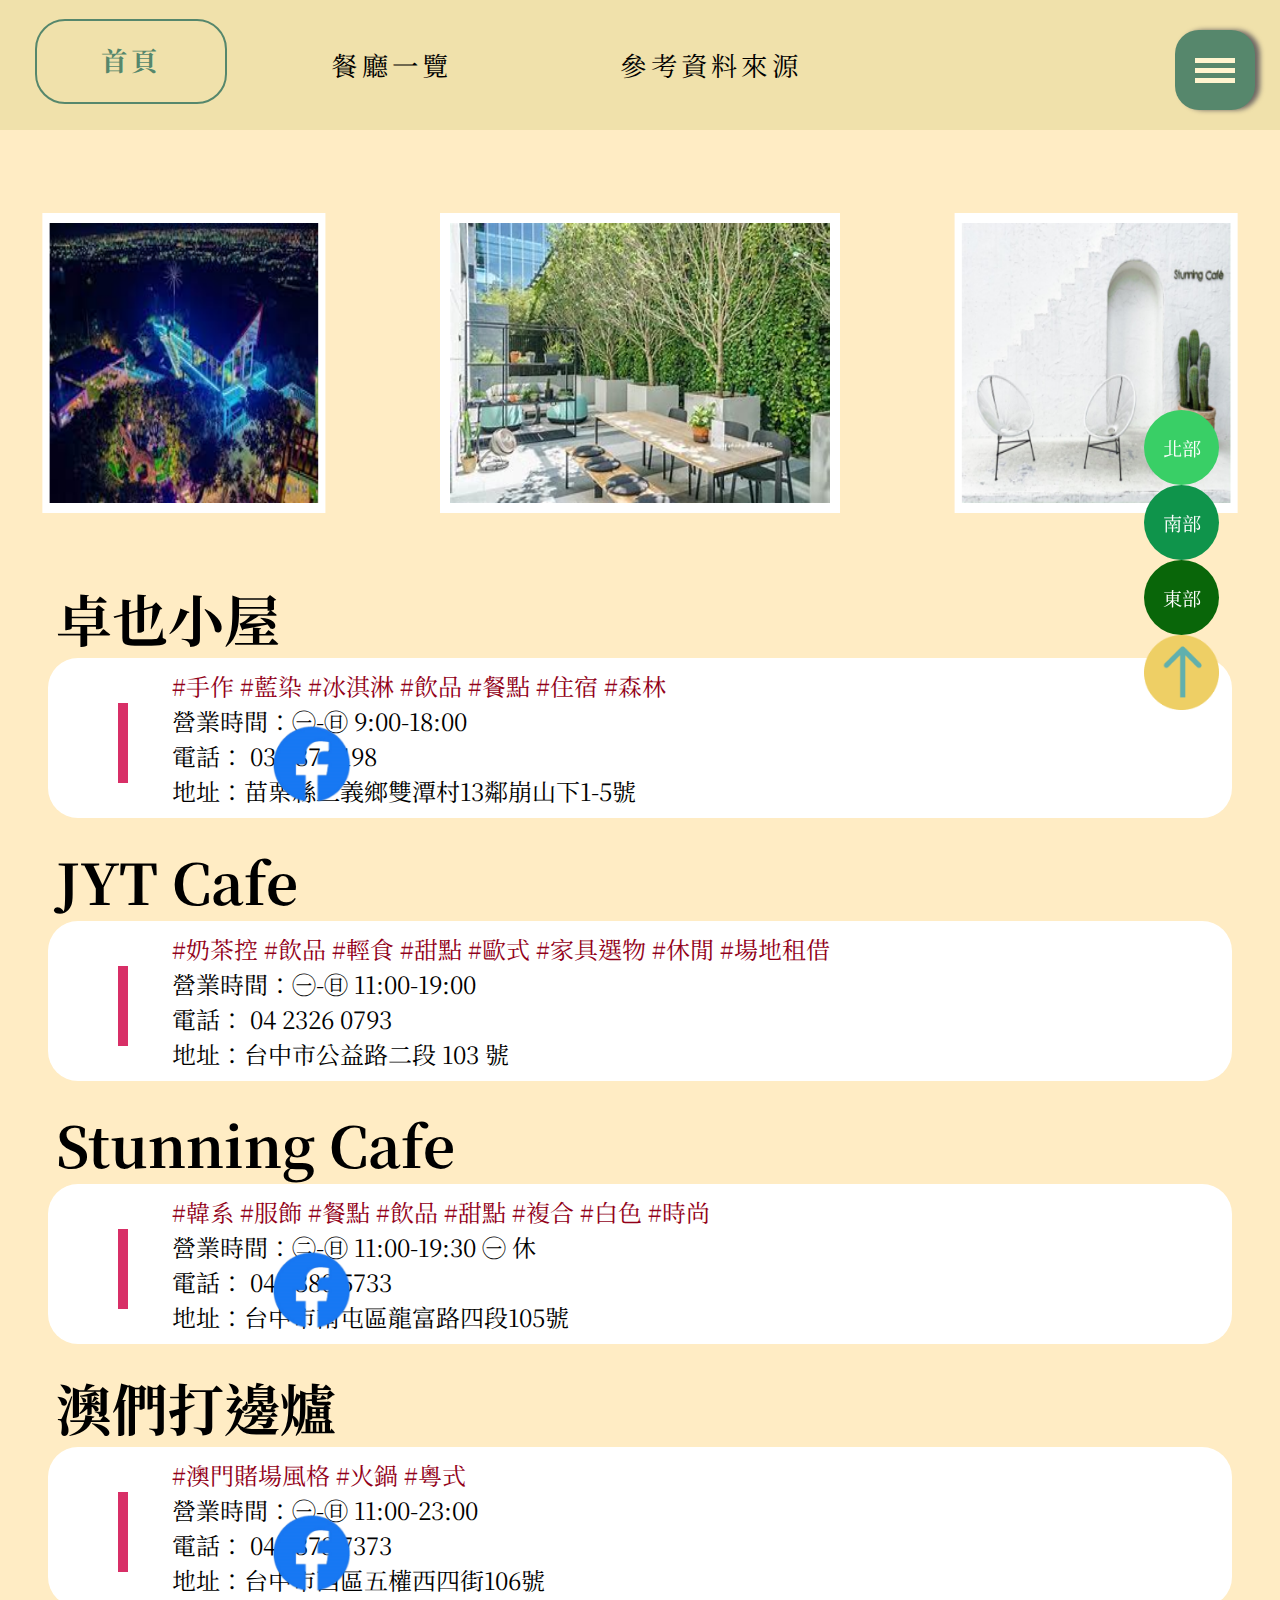
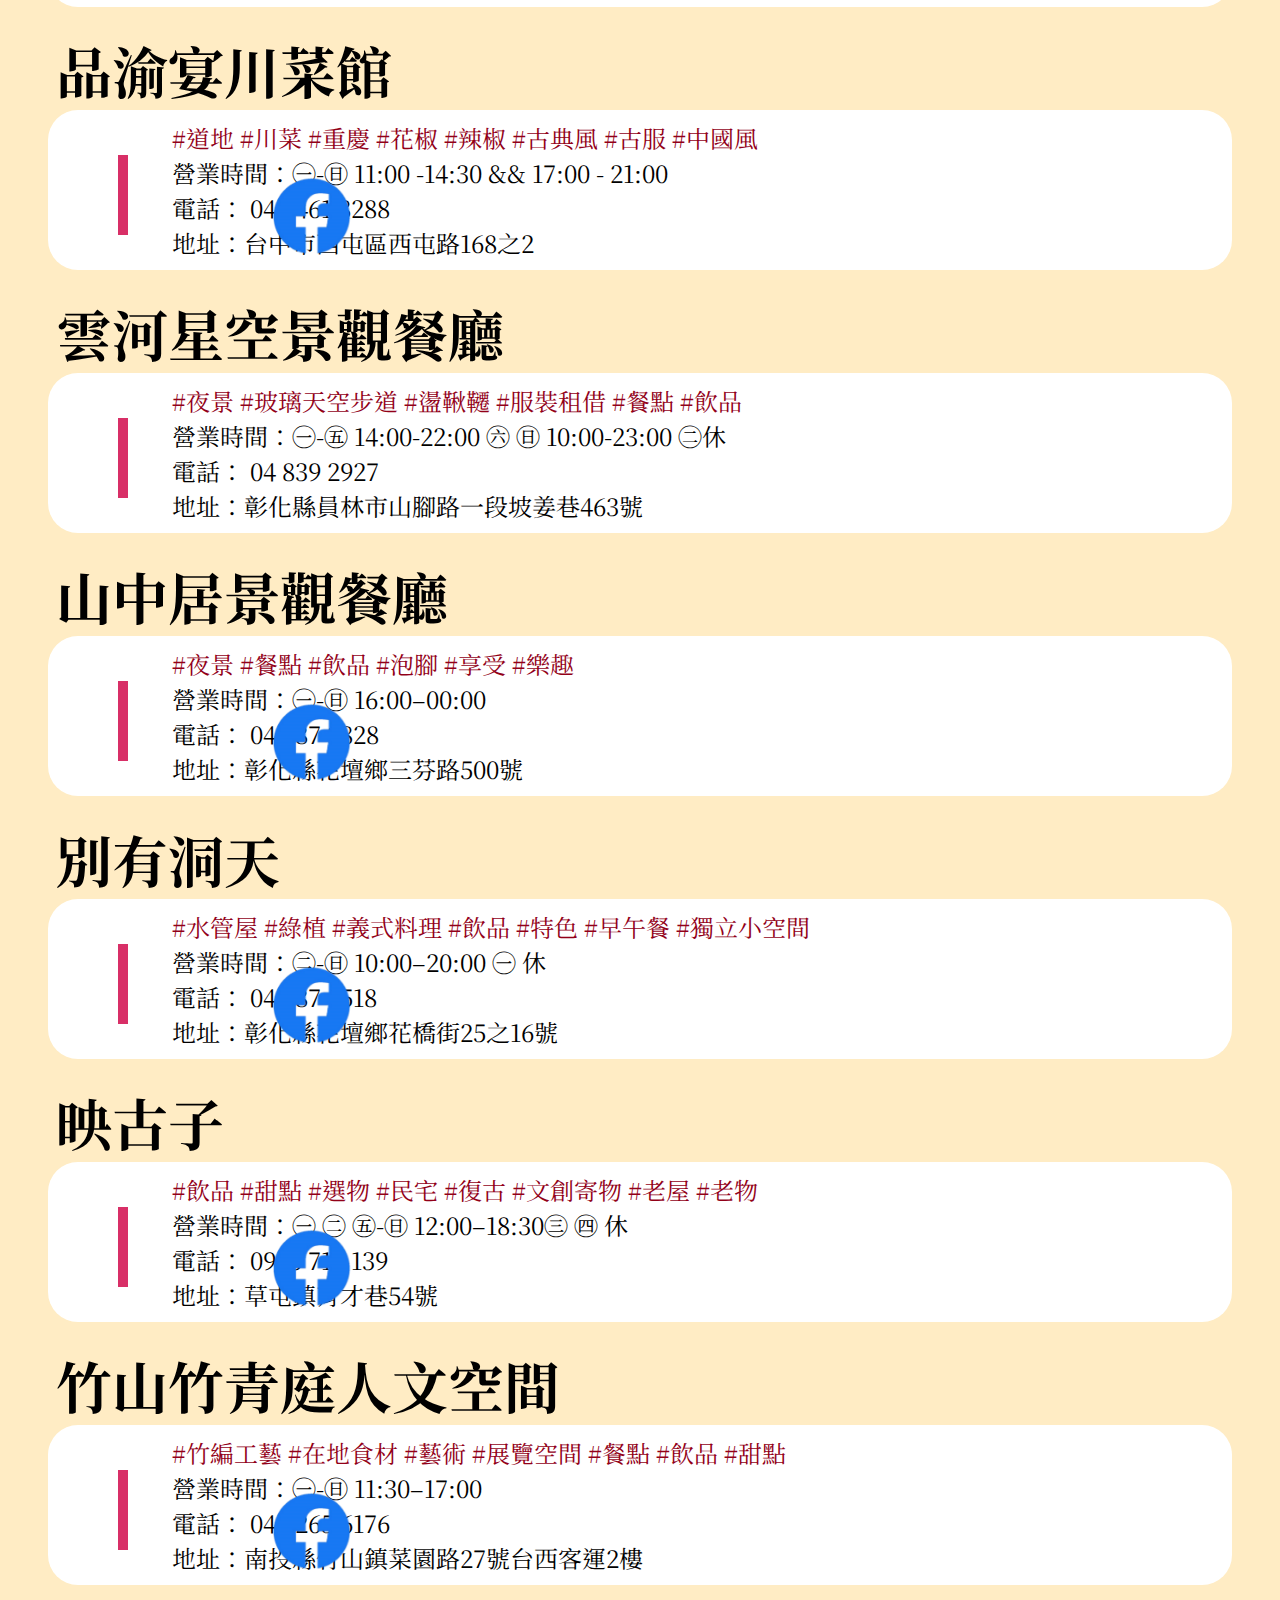
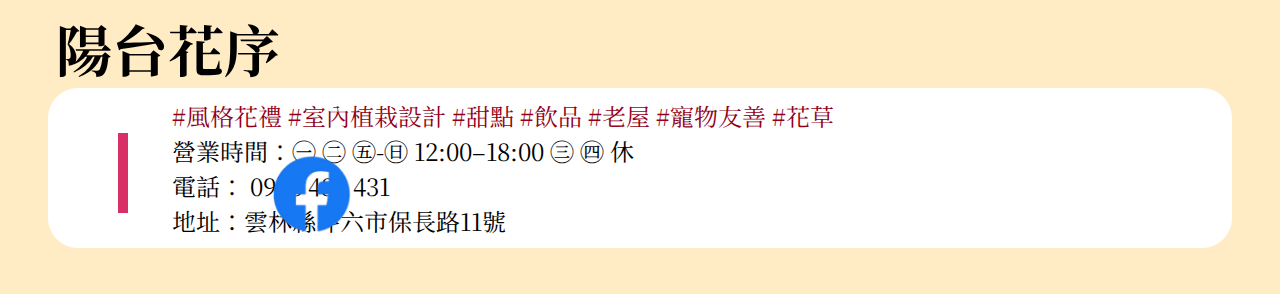
==== commit 19cca640: "update 北中南東p2bx" ====
--- a/中部餐廳.html
+++ b/中部餐廳.html
@@ -112,7 +112,11 @@
           <li><div class="shape-ex2 "><a href="./參考資料來源.html">參考資料來源</a></div></li>
         </ul>
         <ul id="floatRight">
-          <li><button class="button rt" type="button" id="btn2" > 點我看一覽 </button></li>
+          <!-- <li><button class="button rt" type="button" id="btn2" > 點我看一覽 </button></li> -->
+          <label for="menu-switcher" class="hamburger" id="btn2">
+            <div class="hamburger-line"></div>
+          
+          </label>
         </ul>
       </div>
       </nav>
--- a/page2.css
+++ b/page2.css
@@ -85,8 +85,47 @@
   border-radius: 30px;
   color: #fff4cf;
 }
-
-
+.hamburger {
+  background-color: #56876c;
+  width: 80px;
+  height: 80px;
+  position: absolute;
+  top: 10px;
+  right: 25px;
+  display: block;
+  border-radius: 30%;
+}
+.hamburger-line {
+  width: 40px;
+  height: 5px;
+  background-color: #fff4cf;
+  margin: auto;
+  position: absolute;
+  top: 0;
+  left: 0;
+  right: 0;
+  bottom: 0;
+  box-shadow: 0px 10px 0px #fff4cf, 0px -10px 0px #fff4cf;
+}
+.hamburger:hover {
+  background: transparent;
+  border-radius: 30%;
+  border: 2px solid #56876c;
+  transition: all 0.3s linear;
+  
+}
+.hamburger-line:hover{
+  width: 40px;
+  height: 5px;
+  background-color: #56876c;
+  margin: auto;
+  position: absolute;
+  top: 0;
+  left: 0;
+  right: 0;
+  bottom: 0;
+  box-shadow: 0px 10px 0px #56876c, 0px -10px 0px #56876c;
+}
 
 img {
   position: absolute;
--- a/box.css
+++ b/box.css
@@ -316,3 +316,51 @@
 height: 130px;
 } */
 
+.circle{
+  top: 50%;
+  left: 50%;
+  -webkit-transform: translate(-50%,-50%);
+  -moz-transform: translate(-50%,-50%);
+  -ms-transform: translate(-50%,-50%);
+  -o-transform: translate(-50%,-50%);
+  width: 1200px;
+  height: 600px;
+  background-color: rgba(185, 0, 185, 0.822);
+/* border: black 3px solid; */
+  position:fixed;
+  
+  z-index: 1000000;
+}
+
+#pic {
+  height: 300px;
+  width: 400px;
+  position: relative;
+ border: rgb(235, 219, 250) 0.5px solid;
+ 
+ display:block;
+  
+}
+.pics ul li{
+  display: inline;
+  list-style:none;
+  padding:0; 
+  margin:0;
+ 
+}
+
+.pics img{
+   height: 100%;
+  width: 400px;
+  position: relative;
+  float: left;
+display: block;
+}
+
+#photo {
+  width: auto;
+  height: 80px;
+  border: transparent;
+  z-index: 3;
+  /* margin-top: -3.5em; */
+}
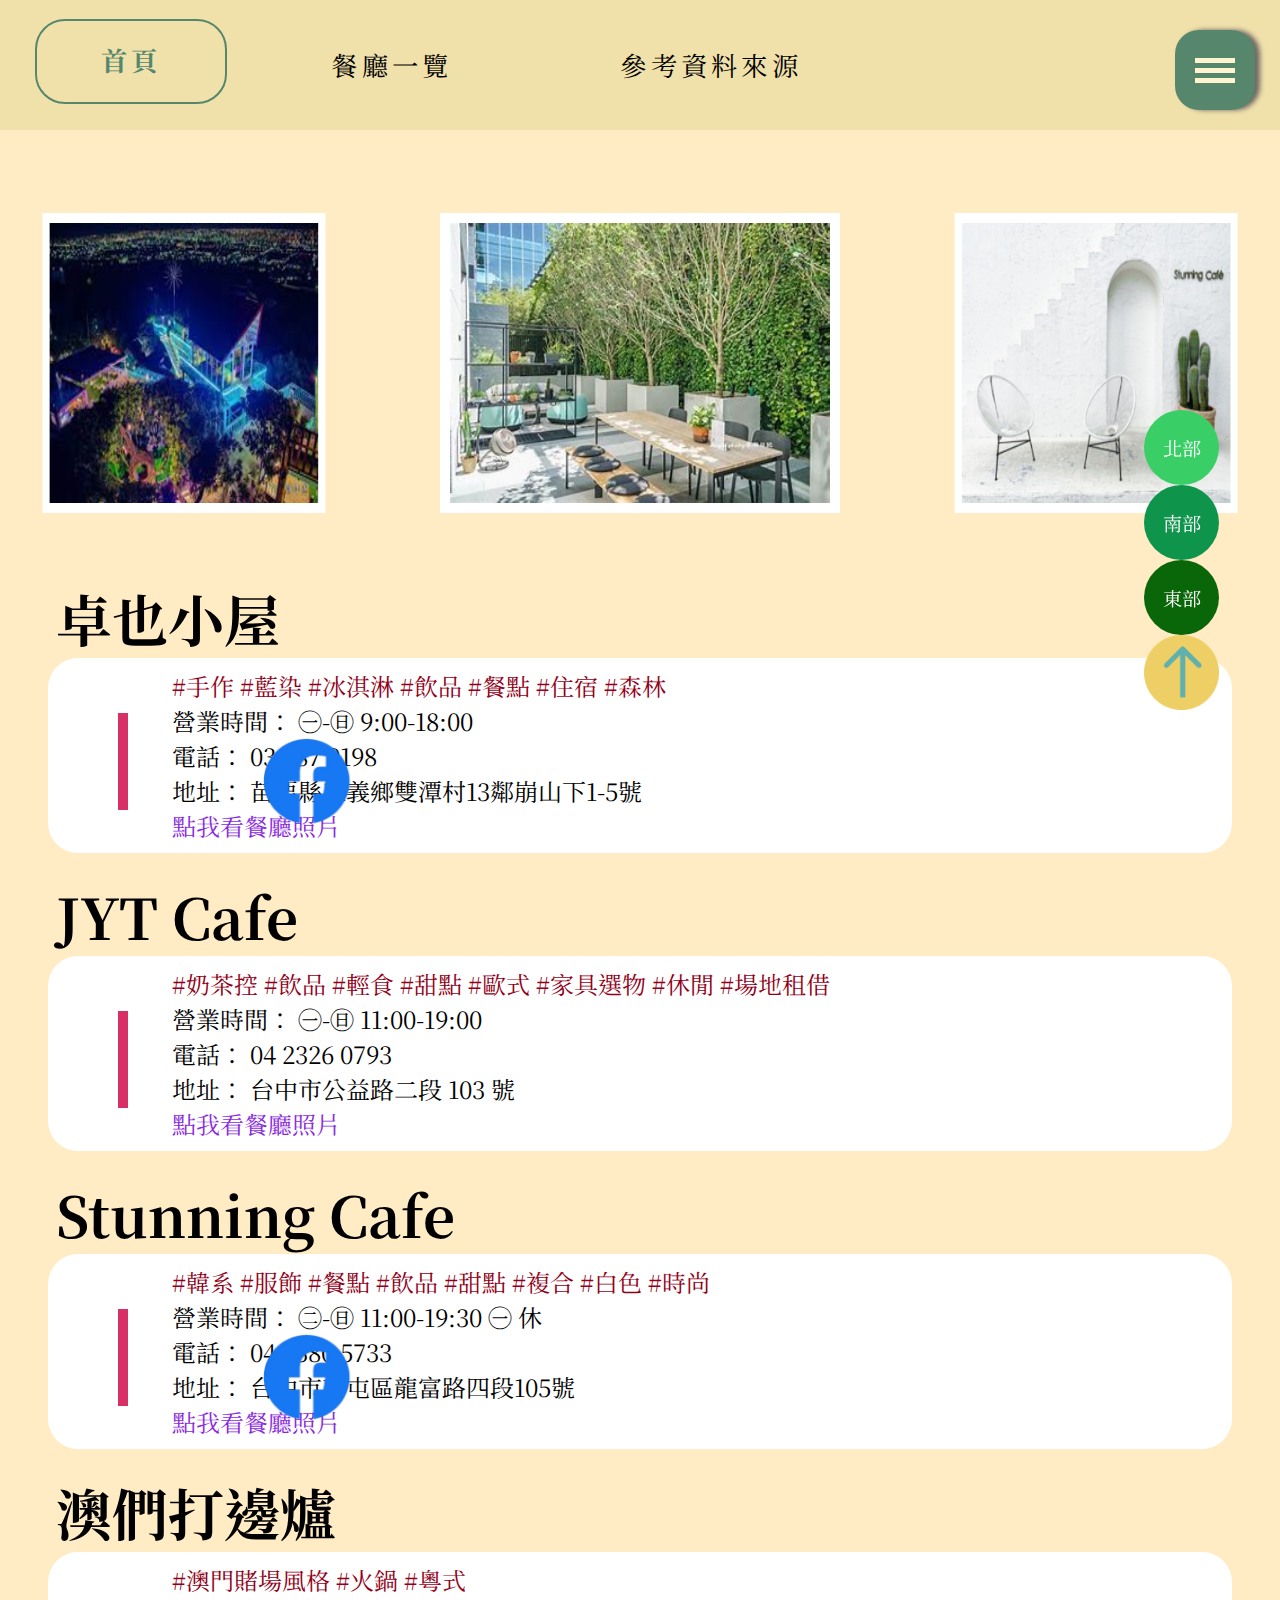
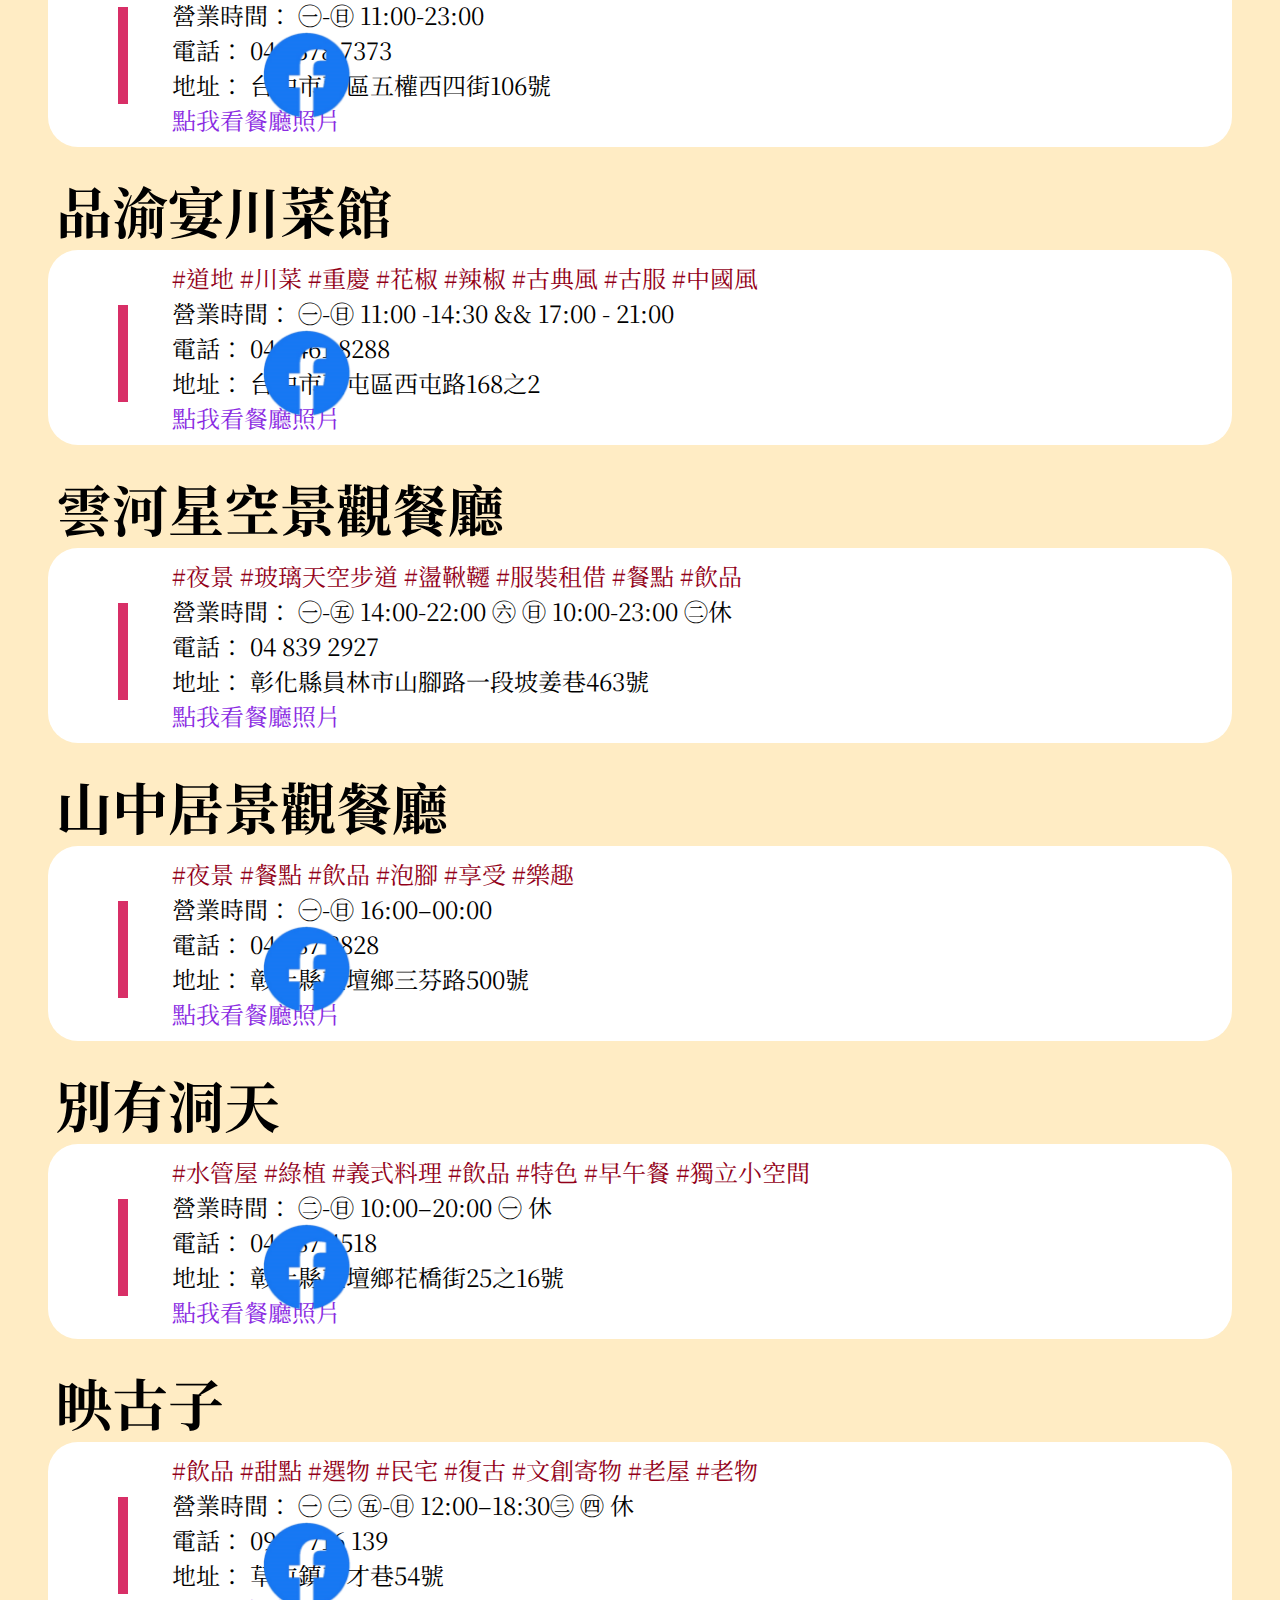
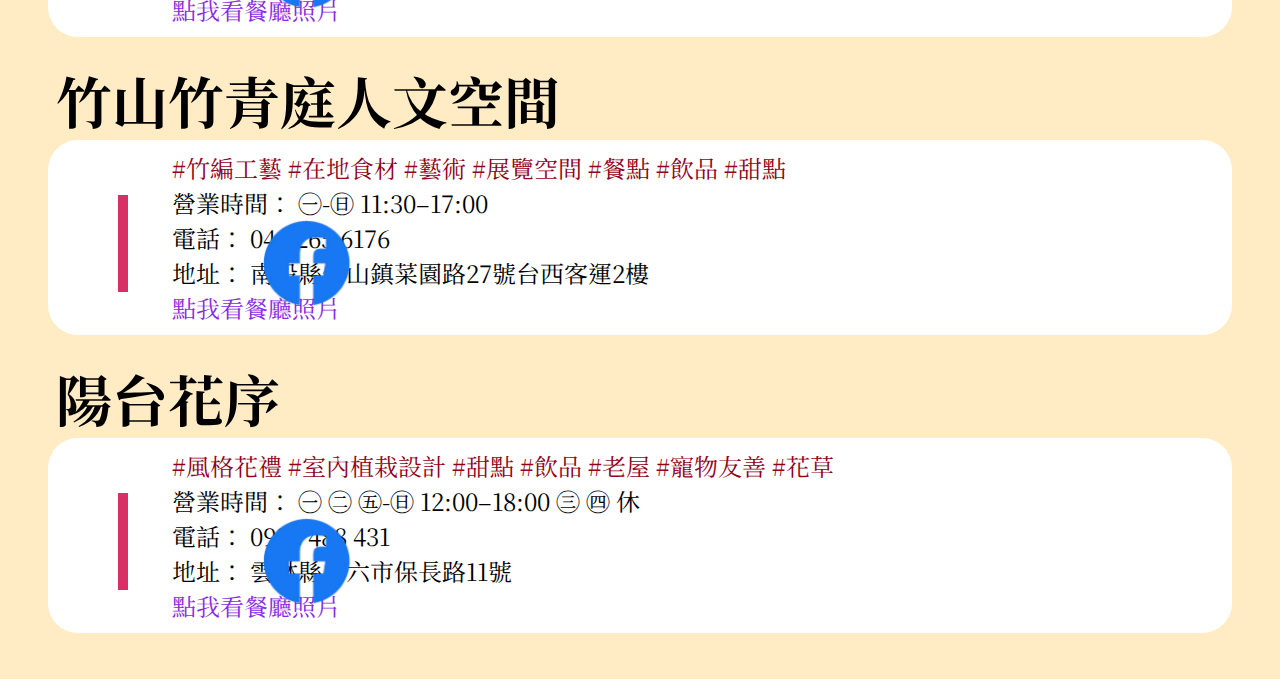
==== commit 3f677019: "update 北中南東和box" ====
--- a/中部餐廳.html
+++ b/中部餐廳.html
@@ -9,7 +9,7 @@
     <link rel="stylesheet" href="./box.css">
     <link rel="stylesheet" href="./css.css">
     <link rel="stylesheet" href="./test.css">
-    
+    <link rel="stylesheet" href="./picbox.css">
 
     <link href="https://fonts.googleapis.com/css2?family=Noto+Serif+TC:wght@200&display=swap" rel="stylesheet">
     <script src="https://ajax.googleapis.com/ajax/libs/jquery/3.3.1/jquery.min.js"></script>
@@ -50,6 +50,160 @@
     });
         </script>
 
+
+<script>
+  $(document).ready(function () {
+    $("#btno").hide();
+    $("#btno2").click(function () {
+      $("#btno").slideToggle(200);
+      return false;
+    });
+    $("#btno1").click(function () {
+      $("#btno").hide();
+      return false;
+    });
+  });
+</script>
+
+<script>
+  $(document).ready(function () {
+    $("#btnp").hide();
+    $("#btnp2").click(function () {
+      $("#btnp").slideToggle(200);
+      return false;
+    });
+    $("#btnp1").click(function () {
+      $("#btnp").hide();
+      return false;
+    });
+  });
+</script>
+
+<script>
+  $(document).ready(function () {
+    $("#btna").hide();
+    $("#btna2").click(function () {
+      $("#btna").slideToggle(200);
+      return false;
+    });
+    $("#btna1").click(function () {
+      $("#btna").hide();
+      return false;
+    });
+  });
+</script>
+
+<script>
+  $(document).ready(function () {
+    $("#btnr").hide();
+    $("#btnr2").click(function () {
+      $("#btnr").slideToggle(200);
+      return false;
+    });
+    $("#btnr1").click(function () {
+      $("#btnr").hide();
+      return false;
+    });
+  });
+</script>
+
+<script>
+  $(document).ready(function () {
+    $("#btnq").hide();
+    $("#btnq2").click(function () {
+      $("#btnq").slideToggle(200);
+      return false;
+    });
+    $("#btnq1").click(function () {
+      $("#btnq").hide();
+      return false;
+    });
+  });
+</script>
+
+<script>
+  $(document).ready(function () {
+    $("#btnb").hide();
+    $("#btnb2").click(function () {
+      $("#btnb").slideToggle(200);
+      return false;
+    });
+    $("#btnb1").click(function () {
+      $("#btnb").hide();
+      return false;
+    });
+  });
+</script>
+
+<script>
+  $(document).ready(function () {
+    $("#btnc").hide();
+    $("#btnc2").click(function () {
+      $("#btnc").slideToggle(200);
+      return false;
+    });
+    $("#btnc1").click(function () {
+      $("#btnc").hide();
+      return false;
+    });
+  });
+</script>
+<script>
+  $(document).ready(function () {
+    $("#btnd").hide();
+    $("#btnd2").click(function () {
+      $("#btnd").slideToggle(200);
+      return false;
+    });
+    $("#btnd1").click(function () {
+      $("#btnd").hide();
+      return false;
+    });
+  });
+</script>
+
+<script>
+  $(document).ready(function () {
+    $("#btne").hide();
+    $("#btne2").click(function () {
+      $("#btne").slideToggle(200);
+      return false;
+    });
+    $("#btne1").click(function () {
+      $("#btne").hide();
+      return false;
+    });
+  });
+</script>
+
+<script>
+  $(document).ready(function () {
+    $("#btnf").hide();
+    $("#btnf2").click(function () {
+      $("#btnf").slideToggle(200);
+      return false;
+    });
+    $("#btnf1").click(function () {
+      $("#btnf").hide();
+      return false;
+    });
+  });
+</script>
+<script>
+  $(document).ready(function () {
+    $("#btng").hide();
+    $("#btng2").click(function () {
+      $("#btng").slideToggle(200);
+      return false;
+    });
+    $("#btng1").click(function () {
+      $("#btng").hide();
+      return false;
+    });
+  });
+</script>
+
+
 <script>
   $(function(){
    $('#RN1').click(function(){ $('html,body').animate({scrollTop:$('#RN11').offset().top}, 800); }); //這邊注意，一個是「aboutA」，另一個是「about」，可自行命名。
@@ -67,38 +221,38 @@
   });
   </script>
    <script>
-        $("#RN11").click(function(){
-         window.location.hash = "RN6";
-        });
-        $("#RN1010").click(function(){
-         window.location.hash = "RN5";
-        });
-        $("#RN99").click(function(){
-         window.location.hash = "RN4";
-        });
-        $("#RN88").click(function(){
-         window.location.hash = "RN3";
-        });
-        $("#RN77").click(function(){
-         window.location.hash = "RN2";
-        });
-        $("#RN66").click(function(){
-         window.location.hash = "RN1";
-        });
-        $("#RN55").click(function(){
-         window.location.hash = "RN1";
-        });
-        $("#RN44").click(function(){
-         window.location.hash = "RN1";
+        $("#11").click(function(){
+         window.location.hash = "m10";
+        });
+        $("#10").click(function(){
+         window.location.hash = "m10";
+        });
+        $("#9").click(function(){
+         window.location.hash = "m9";
+        });
+        $("#8").click(function(){
+         window.location.hash = "m8";
+        });
+        $("#7").click(function(){
+         window.location.hash = "m7";
+        });
+        $("#6").click(function(){
+         window.location.hash = "m6";
+        });
+        $("#5").click(function(){
+         window.location.hash = "m5";
+        });
+        $("#4").click(function(){
+         window.location.hash = "m4";
         }); 
-        $("#RN33").click(function(){
-         window.location.hash = "RN1";
-        });
-        $("#RN22").click(function(){
-         window.location.hash = "RN1";
-        });
-        $("#RN11").click(function(){
-         window.location.hash = "RN1";
+        $("#3").click(function(){
+         window.location.hash = "m3";
+        });
+        $("#2").click(function(){
+         window.location.hash = "m2";
+        });
+        $("#1").click(function(){
+         window.location.hash = "m1";
         });  
     </script>
 </head>
@@ -128,7 +282,7 @@
         <br>
         <div class="box"></div> 
       </center>
-      <div class="a block bor">
+      <div class="a block bor" id="m1">
         <img src="./中部/中部-JYT Cafe1.png" />
         <img src="./中部/中部-Stunning Cafe1.png" />
         <img src="./中部/中部-卓也小屋1.png" />
@@ -150,201 +304,314 @@
 
 
       <div id="btn" class="floatMenu" >
-        <a class="pointer" href="#RN1" id="RN11">卓也小屋</a>
-        <a class="pointer" href="#RN2" id="RN22">JYT Cafe</a><!--這邊id要有A，href則不必。-->
-        <a class="pointer" href="#RN3" id="RN33">Stunning Cafe</a><!--這邊id要有A，href則不。必-->
-        <a class="pointer" href="#RN4" id="RN44">澳們打邊爐</a>
-        <a class="pointer" href="#RN5" id="RN55">品渝宴川菜館</a>
-        <a class="pointer" href="#RN6" id="RN66">雲河星空景觀餐廳</a>
-        <a class="pointer" href="#RN7" id="RN77">山中居景觀餐廳</a>
-        <a class="pointer" href="#RN8" id="RN88">別有洞天</a>
-        <a class="pointer" href="#RN9" id="RN99">映古子</a>
-        <a class="pointer" href="#RN10" id="RN1010">竹山竹青庭人文空間</a>
-        <a class="pointer" href="#flower" id="RN1111">陽台花序</a>
+        <a class="pointer" href="#m1" id="1">卓也小屋</a>
+        <a class="pointer" href="#m2" id="2">JYT Cafe</a><!--這邊id要有A，href則不必。-->
+        <a class="pointer" href="#m3" id="3">Stunning Cafe</a><!--這邊id要有A，href則不。必-->
+        <a class="pointer" href="#m4" id="4">澳們打邊爐</a>
+        <a class="pointer" href="#m5" id="5">品渝宴川菜館</a>
+        <a class="pointer" href="#m6" id="6">雲河星空景觀餐廳</a>
+        <a class="pointer" href="#m7" id="7">山中居景觀餐廳</a>
+        <a class="pointer" href="#m8" id="8">別有洞天</a>
+        <a class="pointer" href="#m9" id="9">映古子</a>
+        <a class="pointer" href="#m10" id="10">竹山竹青庭人文空間</a>
+        <a class="pointer" href="#m11" id="11">陽台花序</a>
         </div>
       <h1 class="fz">卓也小屋</h1>
-      <div class="side" id="RN1">
+      <div class="side" id="m2">
       <div class="mbg left">  
         <div class="pd">
         <div class="text">
       <p class="mht">#手作 #藍染 #冰淇淋 #飲品 #餐點 #住宿 #森林
         </p>
-        <p>營業時間：㊀-㊐ 9:00-18:00</p>
+        <p>營業時間： ㊀-㊐ 9:00-18:00</p>
         <p>電話： 03 787 9198</p>
-        <p>地址：苗栗縣三義鄉雙潭村13鄰崩山下1-5號</p>
+        <p>地址： 苗栗縣三義鄉雙潭村13鄰崩山下1-5號</p>
         <!-- <p>FB:<a href="https://www.facebook.com/joyesanyi/">https://www.facebook.com/joyesanyi/</a></p> -->
-        <p><a target="_blank" href="https://www.facebook.com/joyesanyi/"><img id="fb" class="r2" src="./FB.png" alt="FB.png"></a></p>
+        <p><a target="_blank" href="https://www.facebook.com/joyesanyi/"><img id="fb" class="r2 mg1" src="./FB.png" alt="FB.png"></a></p>
+        <p style="color: blueviolet;"><a id="btno2">點我看餐廳照片</a></p>
        </div>
       </div>
       </div> 
      </div>
+
+     <div id="btno" class="circle">
+      <div class="container">
+        <img class="pic " id="pic7" src="./中部/中部-卓也小屋1.png">
+        <img class="pic " id="pic8" src="./中部/中部-卓也小屋2.png">
+        <img class="pic " id="pic9" src="./中部/中部-卓也小屋3.png">
+        <img class="pic " id="pic10" src="./中部/中部-卓也小屋4.png">
+        <h1 style="color: rgb(255, 255, 255); position: absolute; top: 0.7rem; right: 1.5rem;"><a id="btno1"> X </a></h1>
+      </div>
+  
+    </div>
      <br>
      <h1 class="fz">JYT Cafe</h1>
-     <div class="side" id="RN2">
+     <div class="side" id="m3">
      <div class="mbg left">  
        <div class="pd">
        <div class="text">
      <p class="mht">#奶茶控 #飲品 #輕食 #甜點 #歐式 #家具選物 #休閒 #場地租借
        </p>
-       <p>營業時間：㊀-㊐ 11:00-19:00</p>
+       <p>營業時間： ㊀-㊐ 11:00-19:00</p>
        <p>電話： 04 2326 0793</p>
-       <p>地址：台中市公益路二段 103 號</p>
+       <p>地址： 台中市公益路二段 103 號</p>
+       <p style="color: blueviolet;"><a id="btnp2">點我看餐廳照片</a></p>
       </div>
      </div>
      </div> 
+    </div>
+
+    <div id="btnp" class="circle">
+      <div class="container">
+        <img class="pic " id="pic1" src="./中部/中部-JYT Cafe1.png">
+          <img class="pic " id="pic2" src="./中部/中部-JYT Cafe2.png">
+          <img class="pic " id="pic3" src="./中部/中部-JYT Cafe3.png">
+        <h1 style="color: rgb(255, 255, 255); position: absolute; top: 0.7rem; right: 1.5rem;"><a id="btnp1"> X </a></h1>
+      </div>
     </div>
     <br>
       <h1 class="fz">Stunning Cafe</h1>
-      <div class="side" id="RN3">
+      <div class="side" id="m4">
       <div class="mbg left">  
         <div class="pd">
         <div class="text">
       <p class="mht">#韓系 #服飾 #餐點 #飲品 #甜點 #複合 #白色 #時尚
         </p>
-        <p>營業時間：㊁-㊐ 11:00-19:30 ㊀ 休</p>
+        <p>營業時間： ㊁-㊐ 11:00-19:30 ㊀ 休</p>
         <p>電話： 04 2380 5733</p>
-        <p>地址：台中市南屯區龍富路四段105號</p>
+        <p>地址： 台中市南屯區龍富路四段105號</p>
         <!-- <p>FB:<a href="https://www.facebook.com/Stunning-Cafe-823514298017567/">https://www.facebook.com/Stunning-Cafe-823514298017567/</a></p> -->
-        <p><a target="_blank" href="https://www.facebook.com/Stunning-Cafe-823514298017567/"><img id="fb" class="r2" src="./FB.png" alt="FB.png"></a></p> 
+        <p><a target="_blank" href="https://www.facebook.com/Stunning-Cafe-823514298017567/"><img id="fb" class="r2 mg1" src="./FB.png" alt="FB.png"></a></p> 
+        <p style="color: blueviolet;"><a id="btnr2">點我看餐廳照片</a></p>
       </div>
       </div>
       </div> 
      </div>
+
+     <div id="btnr" class="circle">
+      <div class="container">
+        <img class="pic " id="pic7" src="./中部/中部-Stunning Cafe1.png">
+        <img class="pic " id="pic8" src="./中部/中部-Stunning Cafe2.png">
+        <img class="pic " id="pic9" src="./中部/中部-Stunning Cafe3.png">
+        <img class="pic " id="pic10" src="./中部/中部-Stunning Cafe4.png">
+        <h1 style="color: rgb(255, 255, 255); position: absolute; top: 0.7rem; right: 1.5rem;"><a id="btnr1"> X </a></h1>
+      </div>
+    </div>
      <br>
      <!-- <a id="go4"></a> -->
      <h1 class="fz">澳們打邊爐</h1>
-      <div class="side" id="RN4">
+      <div class="side" id="m5">
       <div class="mbg left">  
         <div class="pd">
         <div class="text">
       <p class="mht">#澳門賭場風格 #火鍋 #粵式
         </p>
-        <p>營業時間：㊀-㊐ 11:00-23:00</p>
+        <p>營業時間： ㊀-㊐ 11:00-23:00</p>
         <p>電話： 04 2378 7373</p>
-        <p>地址：台中市西區五權西四街106號</p>
+        <p>地址： 台中市西區五權西四街106號</p>
         <!-- <p>FB:<a href="https://www.facebook.com/macaohotpot/">https://www.facebook.com/macaohotpot/</a></p> -->
-        <p><a target="_blank" href="https://www.facebook.com/macaohotpot/"><img id="fb" class="r2" src="./FB.png" alt="FB.png"></a></p> 
+        <p><a target="_blank" href="https://www.facebook.com/macaohotpot/"><img id="fb" class="r2 mg1" src="./FB.png" alt="FB.png"></a></p> 
+        <p style="color: blueviolet;"><a id="btnq2">點我看餐廳照片</a></p>
       </div>
       </div>
       </div> 
      </div>
+     
+   <div id="btnq" class="circle">
+    <div class="container">
+      <img class="pic " id="pic1" src="./中部/中部-澳們打邊爐1.png">
+      <img class="pic " id="pic2" src="./中部/中部-澳們打邊爐2.png">
+      <img class="pic " id="pic3" src="./中部/中部-澳們打邊爐3.png">
+      <h1 style="color: rgb(255, 255, 255); position: absolute; top: 0.7rem; right: 1.5rem;"><a id="btnq1"> X </a></h1>
+    </div>
+  </div>
      <br>
       <h1 class="fz">品渝宴川菜館</h1>
-      <div class="side"  id="RN5">
+      <div class="side"  id="m6">
       <div class="mbg left">  
         <div class="pd">
         <div class="text">
       <p class="mht">#道地 #川菜 #重慶 #花椒 #辣椒 #古典風 #古服 #中國風
         </p>
-        <p>營業時間：㊀-㊐ 11:00 -14:30 && 17:00 - 21:00</p>
+        <p>營業時間： ㊀-㊐ 11:00 -14:30 && 17:00 - 21:00</p>
         <p>電話： 04 2461 8288</p>
-        <p>地址：台中市西屯區西屯路168之2</p>
+        <p>地址： 台中市西屯區西屯路168之2</p>
         <!-- <p>FB:<a href="https://www.facebook.com/duan4796/">https://www.facebook.com/duan4796/</a></p> -->
-        <p><a target="_blank" href="https://www.facebook.com/duan4796/"><img id="fb" class="r2" src="./FB.png" alt="FB.png"></a></p> 
+        <p><a target="_blank" href="https://www.facebook.com/duan4796/"><img id="fb" class="r2 mg1" src="./FB.png" alt="FB.png"></a></p> 
+        <p style="color: blueviolet;"><a id="btna2">點我看餐廳照片</a></p>
       </div>
       </div>
       </div> 
      </div>
+     <div id="btna" class="circle">
+      <div class="container">
+        <img class="pic " id="pic16" src="./中部/中部-品渝宴川菜館1.png">
+        <img class="pic " id="pic7" src="./中部/中部-品渝宴川菜館2.png">
+        <h1 style="color: rgb(255, 255, 255); position: absolute; top: 0.7rem; right: 1.5rem;"><a id="btna1"> X </a></h1>
+      </div>
+    </div>
      <br>
       <h1 class="fz">雲河星空景觀餐廳</h1>
-      <div class="side"  id="RN6">
+      <div class="side"  id="m7">
       <div class="mbg left">  
         <div class="pd">
         <div class="text">
       <p class="mht">#夜景 #玻璃天空步道 #盪鞦韆 #服裝租借 #餐點 #飲品
         </p>
-        <p>營業時間：㊀-㊄ 14:00-22:00 ㊅ ㊐ 10:00-23:00 ㊁休</p>
+        <p>營業時間： ㊀-㊄ 14:00-22:00 ㊅ ㊐ 10:00-23:00 ㊁休</p>
         <p>電話： 04 839 2927</p>
-        <p>地址：彰化縣員林市山腳路一段坡姜巷463號</p>
+        <p>地址： 彰化縣員林市山腳路一段坡姜巷463號</p>
+        <p style="color: blueviolet;"><a id="btnb2">點我看餐廳照片</a></p>
+
         
        </div>
       </div>
       </div> 
      </div>
+
+     <div id="btnb" class="circle">
+      <div class="container">
+        <img class="pic " id="pic1" src="./中部/中部-雲河星空觀景餐廳1.png">
+        <img class="pic " id="pic2" src="./中部/中部-雲河星空觀景餐廳2.png">
+        <img class="pic " id="pic3" src="./中部/中部-雲河星空觀景餐廳3.png">
+        <h1 style="color: rgb(255, 255, 255); position: absolute; top: 0.7rem; right: 1.5rem;"><a id="btnb1"> X </a></h1>
+      </div>
+    </div>
      <br>
       <h1 class="fz">山中居景觀餐廳</h1>
-      <div class="side" id="RN7">
+      <div class="side" id="m8">
       <div class="mbg left">  
         <div class="pd">
         <div class="text">
       <p class="mht">#夜景 #餐點 #飲品 #泡腳 #享受 #樂趣
         </p>
-        <p>營業時間：㊀-㊐  16:00–00:00</p>
+        <p>營業時間： ㊀-㊐  16:00–00:00</p>
         <p>電話： 04 787 8828</p>
-        <p>地址：彰化縣花壇鄉三芬路500號</p>
+        <p>地址： 彰化縣花壇鄉三芬路500號</p>
         <!-- <p>FB:<a href="https://www.facebook.com/%E5%B1%B1%E4%B8%AD%E5%B1%85%E6%99%AF%E8%A7%80%E9%A4%90%E5%BB%B3-1675847569316353/">https://www.facebook.com/%E5%B1%B1%E4%B8%AD%E5%B1%85%E6%99%AF%E8%A7%80%E9%A4%90%E5%BB%B3-1675847569316353/</a></p> -->
-        <p><a target="_blank" href="https://www.facebook.com/%E5%B1%B1%E4%B8%AD%E5%B1%85%E6%99%AF%E8%A7%80%E9%A4%90%E5%BB%B3-1675847569316353/"><img id="fb" class="r2" src="./FB.png" alt="FB.png"></a></p>  
+        <p><a target="_blank" href="https://www.facebook.com/%E5%B1%B1%E4%B8%AD%E5%B1%85%E6%99%AF%E8%A7%80%E9%A4%90%E5%BB%B3-1675847569316353/"><img id="fb" class="r2 mg1" src="./FB.png" alt="FB.png"></a></p>  
+        <p style="color: blueviolet;"><a id="btnc2">點我看餐廳照片</a></p>
+
       </div>
       </div>
       </div> 
      </div>
+
+     <div id="btnc" class="circle">
+      <div class="container">
+        <img class="pic " id="pic1" src="./中部/中部-山中居觀景台1.png">
+        <img class="pic " id="pic2" src="./中部/中部-山中居觀景台2.png">
+        <img class="pic " id="pic3" src="./中部/中部-山中居觀景台3.png">
+        <h1 style="color: rgb(255, 255, 255); position: absolute; top: 0.7rem; right: 1.5rem;"><a id="btnc1"> X </a></h1>
+      </div>
+    </div>
+
      <br>
      <h1 class="fz">別有洞天</h1>
-     <div class="side" id="RN8">
+     <div class="side" id="m9">
      <div class="mbg left">  
        <div class="pd">
        <div class="text">
      <p class="mht">#水管屋 #綠植 #義式料理 #飲品 #特色 #早午餐 #獨立小空間
        </p>
-       <p>營業時間：㊁-㊐ 10:00–20:00 ㊀ 休</p>
-       <p>電話：  04 787 4518</p>
-       <p>地址：彰化縣花壇鄉花橋街25之16號</p>
+       <p>營業時間： ㊁-㊐ 10:00–20:00 ㊀ 休</p>
+       <p>電話： 04 787 4518</p>
+       <p>地址： 彰化縣花壇鄉花橋街25之16號</p>
        <!-- <p>FB:<a href="https://www.facebook.com/bravo8522/">https://www.facebook.com/bravo8522/</a></p> -->
-       <p><a target="_blank" href="https://www.facebook.com/bravo8522/"><img id="fb" class="r2" src="./FB.png" alt="FB.png"></a></p> 
+       <p><a target="_blank" href="https://www.facebook.com/bravo8522/"><img id="fb" class="r2 mg1" src="./FB.png" alt="FB.png"></a></p> 
+       <p style="color: blueviolet;"><a id="btnd2">點我看餐廳照片</a></p>
       </div>
      </div>
      </div> 
+    </div>
+
+    <div id="btnd" class="circle">
+      <div class="container">
+        <img class="pic " id="pic1" src="./中部/中部-別有洞天1.png">
+        <img class="pic " id="pic2" src="./中部/中部-別有洞天2.png">
+        <img class="pic " id="pic3" src="./中部/中部-別有洞天3.png">
+        <h1 style="color: rgb(255, 255, 255); position: absolute; top: 0.7rem; right: 1.5rem;"><a id="btnd1"> X </a></h1>
+      </div>
     </div>
     <br>
      <h1 class="fz">映古子</h1>
-     <div class="side" id="RN9">
+     <div class="side" id="m10">
      <div class="mbg left">  
        <div class="pd">
        <div class="text">
      <p class="mht">#飲品 #甜點 #選物 #民宅 #復古 #文創寄物 #老屋 #老物
        </p>
-       <p>營業時間：㊀ ㊁ ㊄-㊐ 12:00–18:30㊂ ㊃ 休</p>
-       <p>電話：  0985 716 139</p>
-       <p>地址：草屯鎮育才巷54號</p>
+       <p>營業時間： ㊀ ㊁ ㊄-㊐ 12:00–18:30㊂ ㊃ 休</p>
+       <p>電話： 0985 716 139</p>
+       <p>地址： 草屯鎮育才巷54號</p>
        <!-- <p>FB:<a href="https://www.facebook.com/ingoods">https://www.facebook.com/ingoods</a></p> -->
-       <p><a target="_blank" href="https://www.facebook.com/ingoods"><img id="fb" class="r2" src="./FB.png" alt="FB.png"></a></p> 
+       <p><a target="_blank" href="https://www.facebook.com/ingoods"><img id="fb" class="r2 mg1" src="./FB.png" alt="FB.png"></a></p> 
+       <p style="color: blueviolet;"><a id="btne2">點我看餐廳照片</a></p>
       </div>
      </div>
      </div> 
+    </div>
+    <div id="btne" class="circle">
+      <div class="container">
+        <img class="pic " id="pic1" src="./中部/中部-映古子1.png">
+        <img class="pic " id="pic2" src="./中部/中部-映古子2.png">
+        <img class="pic " id="pic3" src="./中部/中部-映古子3.png">
+        <h1 style="color: rgb(255, 255, 255); position: absolute; top: 0.7rem; right: 1.5rem;"><a id="btne1"> X </a></h1>
+      </div>
     </div>
     <br>
      <h1 class="fz">竹山竹青庭人文空間</h1>
-     <div class="side" id="RN10">
+     <div class="side" id="m11">
      <div class="mbg left">  
        <div class="pd">
        <div class="text">
      <p class="mht">#竹編工藝 #在地食材 #藝術 #展覽空間 #餐點 #飲品 #甜點
        </p>
-       <p>營業時間：㊀-㊐ 11:30–17:00</p>
-       <p>電話：  04 9265 6176</p>
-       <p>地址：南投縣竹山鎮菜園路27號台西客運2樓</p>
+       <p>營業時間： ㊀-㊐ 11:30–17:00</p>
+       <p>電話： 04 9265 6176</p>
+       <p>地址： 南投縣竹山鎮菜園路27號台西客運2樓</p>
        <!-- <p>FB:<a href="https://www.facebook.com/BeyoungGarden/">https://www.facebook.com/BeyoungGarden/</a></p> -->
-       <p><a target="_blank" href="https://www.facebook.com/BeyoungGarden/"><img id="fb" class="r2" src="./FB.png" alt="FB.png"></a></p> 
+       <p><a target="_blank" href="https://www.facebook.com/BeyoungGarden/"><img id="fb" class="r2 mg1" src="./FB.png" alt="FB.png"></a></p> 
+       <p style="color: blueviolet;"><a id="btnf2">點我看餐廳照片</a></p>
       </div>
      </div>
      </div> 
+    </div>
+
+    <div id="btnf" class="circle">
+      <div class="container">
+        <img class="pic " id="pic1" src="./中部/中部-竹山竹青庭人文空間1.png">
+        <img class="pic " id="pic2" src="./中部/中部-竹山竹青庭人文空間2.png">
+        <img class="pic " id="pic3" src="./中部/中部-竹山竹青庭人文空間3.png">
+        <h1 style="color: rgb(255, 255, 255); position: absolute; top: 0.7rem; right: 1.5rem;"><a id="btnf1"> X </a></h1>
+      </div>
     </div>
     <br>
      <h1 class="fz">陽台花序</h1>
-     <div class="side" id="flower">
+     <div class="side" id="m11">
      <div class="mbg left">  
        <div class="pd">
        <div class="text">
      <p class="mht">#風格花禮 #室內植栽設計 #甜點 #飲品 #老屋 #寵物友善 #花草
        </p>
-       <p>營業時間：㊀ ㊁ ㊄-㊐ 12:00–18:00 ㊂ ㊃ 休</p>
-       <p>電話：  0928 488 431</p>
-       <p>地址：雲林縣斗六市保長路11號</p>
+       <p>營業時間： ㊀ ㊁ ㊄-㊐ 12:00–18:00 ㊂ ㊃ 休</p>
+       <p>電話： 0928 488 431</p>
+       <p>地址： 雲林縣斗六市保長路11號</p>
        <!-- <p>FB:<a href="https://www.facebook.com/Balcony.sense/">https://www.facebook.com/Balcony.sense/</a></p> -->
-       <p><a target="_blank" href="https://www.facebook.com/Balcony.sense/"><img id="fb" class="r2" src="./FB.png" alt="FB.png"></a></p> 
+       <p><a target="_blank" href="https://www.facebook.com/Balcony.sense/"><img id="fb" class="r2 mg1" src="./FB.png" alt="FB.png"></a></p> 
+       <p style="color: blueviolet;"><a id="btng2">點我看餐廳照片</a></p>
       </div>
      </div>
      </div> 
+    </div>
+
+    <div id="btng" class="circle">
+      <div class="container">
+        <img class="pic " id="pic1" src="./中部/中部-陽台花序1.png">
+        <img class="pic " id="pic2" src="./中部/中部-陽台花序2.png">
+        <img class="pic " id="pic3" src="./中部/中部-陽台花序3.png">
+        <h1 style="color: rgb(255, 255, 255); position: absolute; top: 0.7rem; right: 1.5rem;"><a id="btng1"> X </a></h1>
+      </div>
     </div>
     <br><br>
    
--- a/box.css
+++ b/box.css
@@ -169,8 +169,12 @@
   line-height: 75px;
   font-size: 1.2rem;
 }
-.button{
-  background:radial-gradient(circle,rgb(236, 255, 62) 0%,rgb(11, 255, 154)100%);
+.button {
+  background: radial-gradient(
+    circle,
+    rgb(236, 255, 62) 0%,
+    rgb(11, 255, 154) 100%
+  );
   width: 75px;
   height: 75px;
   border-radius: 50%;
@@ -180,72 +184,71 @@
   text-align: center;
   cursor: pointer;
 }
-#floatRight{
+#floatRight {
   float: right;
 }
-.button span{
+.button span {
   width: 100%;
   height: 100%;
   position: relative;
   display: block;
 }
-.button:hover{
+.button:hover {
   background: transparent;
   color: rgb(9, 51, 23);
-  
-}
-.button::before , .button::after{
-content: '';
-position: absolute;
-width: 1px;
-height: 1px;
-transition: all 0.8s ease;
-padding: 0;
-box-shadow: 
--1px -1px 20px 0px rgb(255, 255, 255),
--4px -4px 5px 0px rgb(255, 255, 255),
-10px 10px 20px 0px rgb(0, 0, 0,.4),
-6px 6px 5px 0px rgb(0, 0, 0,rgb(0, 0, 0,.4));
-}
- .button::before{
-top: 0;
-right: 0;
- }
-
- .button::after{
-   bottom: 0;
-   left: 0;
- }
-.button:hover::after, .button:hover::before{
+}
+.button::before,
+.button::after {
+  content: "";
+  position: absolute;
+  width: 1px;
+  height: 1px;
+  transition: all 0.8s ease;
+  padding: 0;
+  box-shadow: -1px -1px 20px 0px rgb(255, 255, 255),
+    -4px -4px 5px 0px rgb(255, 255, 255), 10px 10px 20px 0px rgb(0, 0, 0, 0.4),
+    6px 6px 5px 0px rgb(0, 0, 0, rgb(0, 0, 0, 0.4));
+}
+.button::before {
+  top: 0;
+  right: 0;
+}
+
+.button::after {
+  bottom: 0;
+  left: 0;
+}
+.button:hover::after,
+.button:hover::before {
   height: 100%;
 }
 
-.button span::before , .button span::after{
-  content: '';
+.button span::before,
+.button span::after {
+  content: "";
   position: absolute;
   width: 0px;
   height: 1px;
   transition: all 0.8s ease;
   padding: 0;
-  box-shadow: 
--1px -1px 20px 0px rgb(255, 255, 255),
--4px -4px 5px 0px rgb(255, 255, 255),
-10px 10px 20px 0px rgb(0, 0, 0,.4),
-6px 6px 5px 0px rgb(0, 0, 0,rgb(0, 0, 0,.4));
-  }
-
-  .button span::before{
-    top: 0;
-    left: 0;
-  }
-  .button span::after{
-    bottom: 0;
-    right: 0;
-  }
-
-  .button span:hover::after, .button span:hover::before{
-    height: 100%;
-  }
+  box-shadow: -1px -1px 20px 0px rgb(255, 255, 255),
+    -4px -4px 5px 0px rgb(255, 255, 255), 10px 10px 20px 0px rgb(0, 0, 0, 0.4),
+    6px 6px 5px 0px rgb(0, 0, 0, rgb(0, 0, 0, 0.4));
+}
+
+.button span::before {
+  top: 0;
+  left: 0;
+}
+.button span::after {
+  bottom: 0;
+  right: 0;
+}
+
+.button span:hover::after,
+.button span:hover::before {
+  height: 100%;
+}
 
 .underline :hover {
   filter: invert(90%);
@@ -263,25 +266,24 @@
   color: #ffffff;
 }
 #fb {
-  width: 80px;
-  height: 80px;
+  width: 90px;
+  height: 90px;
+  border: transparent;
+  z-index: 3;
+}
+#ig {
+  width: 90px;
+  height: 90px;
+  border: transparent;
+  z-index: 3;
+}
+#pari {
+  width: auto;
+  height: 90px;
   border: transparent;
   z-index: 3;
   margin-top: -3.5em;
 }
-#ig {
-  width: 80px;
-  height: 80px;
-  border: transparent;
-  z-index: 3;
-}
-#pari {
-  width: auto;
-  height: 80px;
-  border: transparent;
-  z-index: 3;
-  margin-top: -3.5em;
-}
 .r1 {
   right: 40rem;
 }
@@ -303,64 +305,31 @@
 .r7 {
   right: 53rem;
 }
+.r8 {
+  right: 34rem;
+}
 .mg1 {
   margin-top: -3em;
 }
 .mg2 {
   margin-top: -3.5em;
 }
-
-/* :target:before{
-content: " ";
-display: block;
-height: 130px;
-} */
-
-.circle{
+.mg3 {
+  margin-top: -2.6em;
+}
+
+.circle {
   top: 50%;
   left: 50%;
-  -webkit-transform: translate(-50%,-50%);
-  -moz-transform: translate(-50%,-50%);
-  -ms-transform: translate(-50%,-50%);
-  -o-transform: translate(-50%,-50%);
+  -webkit-transform: translate(-50%, -50%);
+  -moz-transform: translate(-50%, -50%);
+  -ms-transform: translate(-50%, -50%);
+  -o-transform: translate(-50%, -50%);
   width: 1200px;
   height: 600px;
-  background-color: rgba(185, 0, 185, 0.822);
-/* border: black 3px solid; */
-  position:fixed;
-  
+  background-color: rgba(0, 0, 0, 0.795);
+  /* border: black 3px solid; */
+  position: fixed;
+
   z-index: 1000000;
 }
-
-#pic {
-  height: 300px;
-  width: 400px;
-  position: relative;
- border: rgb(235, 219, 250) 0.5px solid;
- 
- display:block;
-  
-}
-.pics ul li{
-  display: inline;
-  list-style:none;
-  padding:0; 
-  margin:0;
- 
-}
-
-.pics img{
-   height: 100%;
-  width: 400px;
-  position: relative;
-  float: left;
-display: block;
-}
-
-#photo {
-  width: auto;
-  height: 80px;
-  border: transparent;
-  z-index: 3;
-  /* margin-top: -3.5em; */
-}
